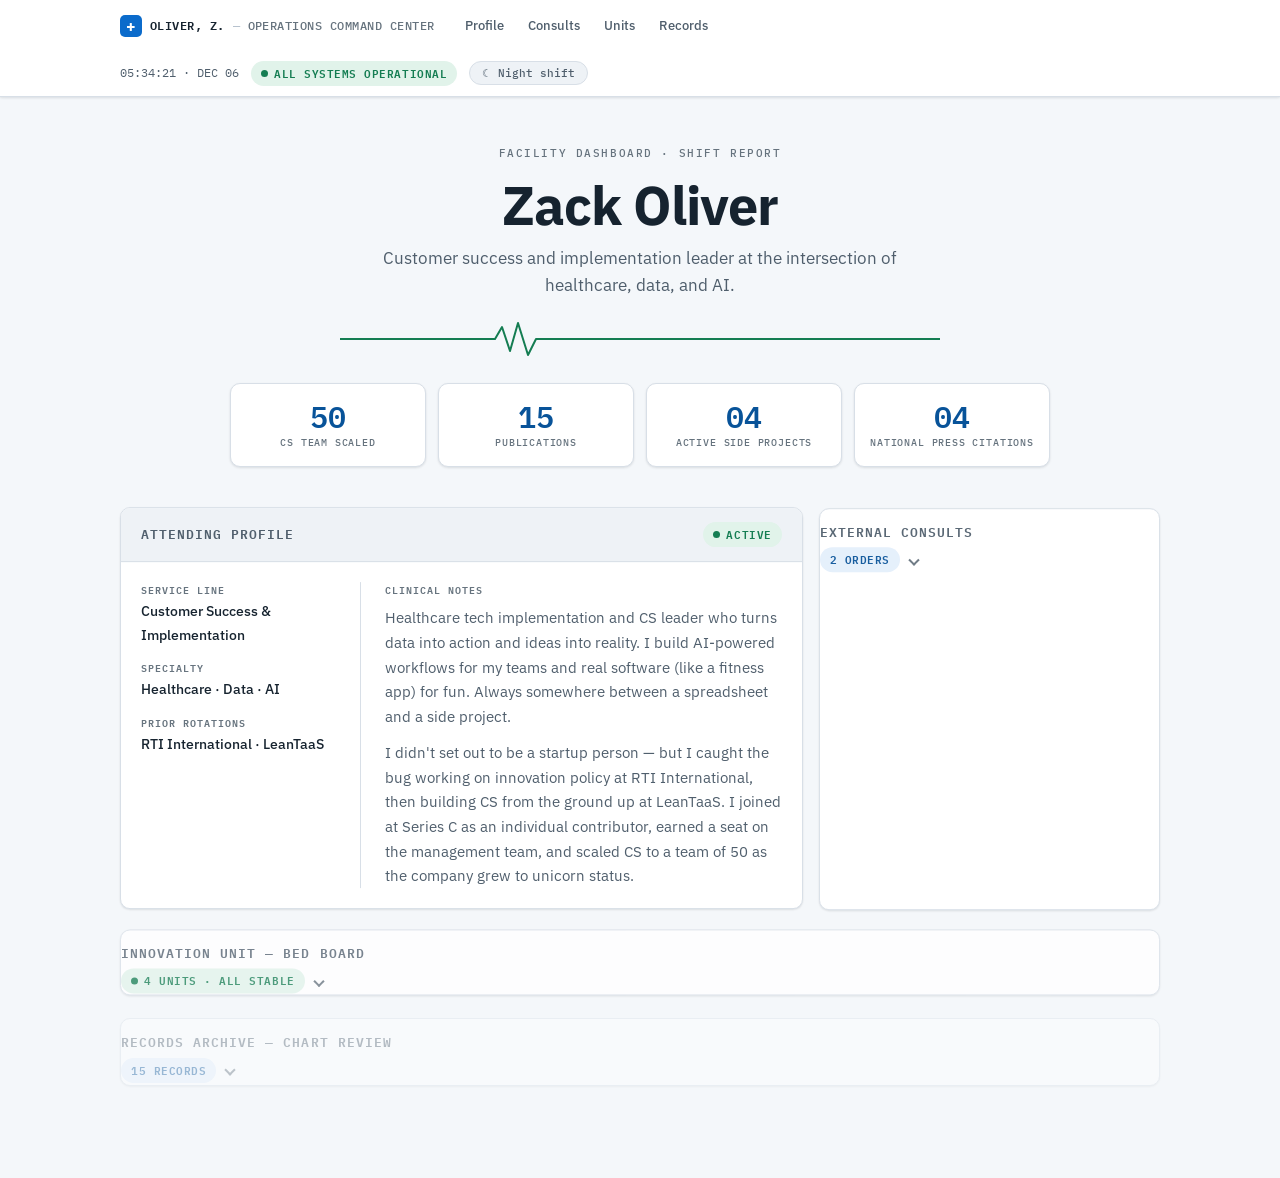
==== index.html @ aa241098 "Make Consults, Units, and Records panels collapsible Attending Profile stays open as the primary anc" ====
<!DOCTYPE html>
<html lang="en">
<head>
  <meta charset="UTF-8" />
  <meta name="viewport" content="width=device-width, initial-scale=1.0" />
  <title>Zack Oliver</title>
  <meta name="description" content="Zack Oliver — customer success and implementation leader at the intersection of healthcare, data, and AI." />
  <link rel="preconnect" href="https://fonts.googleapis.com" />
  <link rel="preconnect" href="https://fonts.gstatic.com" crossorigin />
  <link href="https://fonts.googleapis.com/css2?family=IBM+Plex+Sans:wght@400;500;600;700&family=IBM+Plex+Mono:wght@400;500;600&display=swap" rel="stylesheet" />
  <link rel="stylesheet" href="style.css" />
</head>
<body>
  <a class="skip-link" href="#main">Skip to content</a>

  <header class="statusbar">
    <div class="statusbar-inner">
      <div class="facility">
        <span class="facility-mark" aria-hidden="true">+</span>
        <span class="facility-name">OLIVER, Z. <span class="facility-sep" aria-hidden="true">—</span> <span class="facility-sub">OPERATIONS COMMAND CENTER</span></span>
      </div>

      <nav class="statusbar-nav" aria-label="Sections">
        <a href="#profile">Profile</a>
        <a href="#consults">Consults</a>
        <a href="#units">Units</a>
        <a href="#records">Records</a>
      </nav>

      <div class="statusbar-right">
        <span class="clock" id="clock" aria-hidden="true"></span>
        <span class="pill pill--ok pill--pulse"><span class="pill-dot" aria-hidden="true"></span>ALL SYSTEMS OPERATIONAL</span>
        <button class="theme-toggle" id="themeToggle" type="button" aria-pressed="false">
          <span class="theme-toggle-icon" aria-hidden="true">☾</span>
          <span class="theme-toggle-label">Night shift</span>
        </button>
      </div>
    </div>
  </header>

  <main id="main">

    <section class="hero" aria-labelledby="heroName">
      <p class="hero-kicker">FACILITY DASHBOARD · SHIFT REPORT</p>
      <h1 id="heroName">Zack Oliver</h1>
      <p class="tagline">Customer success and implementation leader at the intersection of healthcare, data, and AI.</p>

      <div class="ekg" aria-hidden="true">
        <svg viewBox="0 0 600 40" preserveAspectRatio="none" focusable="false">
          <path class="ekg-path" d="M0,20 L140,20 L155,20 L162,8 L170,32 L178,4 L188,36 L196,20 L210,20 L600,20"
                fill="none" stroke="currentColor" stroke-width="2" stroke-linejoin="round" stroke-linecap="round" />
        </svg>
      </div>

      <ul class="kpi-strip">
        <li class="kpi">
          <span class="kpi-num" data-target="50">50</span>
          <span class="kpi-label">CS team scaled</span>
        </li>
        <li class="kpi">
          <span class="kpi-num" data-target="15">15</span>
          <span class="kpi-label">Publications</span>
        </li>
        <li class="kpi">
          <span class="kpi-num" data-target="4" data-pad="2">04</span>
          <span class="kpi-label">Active side projects</span>
        </li>
        <li class="kpi">
          <span class="kpi-num" data-target="4" data-pad="2">04</span>
          <span class="kpi-label">National press citations</span>
        </li>
      </ul>
    </section>

    <div class="board">

      <!-- Bio → Attending Profile -->
      <section class="panel panel--profile" id="profile" aria-labelledby="profileTitle">
        <header class="panel-head">
          <h2 class="panel-title" id="profileTitle">Attending Profile</h2>
          <span class="pill pill--ok"><span class="pill-dot" aria-hidden="true"></span>ACTIVE</span>
        </header>
        <div class="panel-body profile-grid">
          <dl class="id-band">
            <div class="id-field">
              <dt>Service line</dt>
              <dd>Customer Success &amp; Implementation</dd>
            </div>
            <div class="id-field">
              <dt>Specialty</dt>
              <dd>Healthcare · Data · AI</dd>
            </div>
            <div class="id-field">
              <dt>Prior rotations</dt>
              <dd>RTI International · LeanTaaS</dd>
            </div>
          </dl>
          <div class="clinical-notes">
            <h3 class="notes-label">Clinical notes</h3>
            <p class="bio-text">Healthcare tech implementation and CS leader who turns data into action and ideas into reality. I build AI-powered workflows for my teams and real software (like a fitness app) for fun. Always somewhere between a spreadsheet and a side project.</p>
            <p class="bio-text">I didn't set out to be a startup person — but I caught the bug working on innovation policy at RTI International, then building CS from the ground up at LeanTaaS. I joined at Series C as an individual contributor, earned a seat on the management team, and scaled CS to a team of 50 as the company grew to unicorn status.</p>
          </div>
        </div>
      </section>

      <!-- Work → External Consults -->
      <section class="panel panel--consults" id="consults" aria-labelledby="consultsTitle">
        <h2 class="panel-heading">
          <button type="button" class="panel-head panel-toggle" id="consultsToggle" aria-expanded="true" aria-controls="consultsCollapse">
            <span class="panel-title" id="consultsTitle">External Consults</span>
            <span class="panel-head-right">
              <span class="pill pill--info">2 ORDERS</span>
              <span class="panel-chevron" aria-hidden="true"></span>
            </span>
          </button>
        </h2>
        <div class="panel-collapse" id="consultsCollapse">
          <div class="panel-collapse-inner">
            <div class="panel-body order-list">
              <a class="order" href="https://www.linkedin.com/in/zackoliver/" target="_blank" rel="noopener">
                <span class="order-text">
                  <span class="order-name">LinkedIn</span>
                  <span class="order-sub">Request consult</span>
                </span>
                <span class="order-arrow" aria-hidden="true">↗</span>
              </a>
              <a class="order" href="https://drive.google.com/file/d/1kv2L6vdcM7MrPz89x0JwOyeT-WVgE5cF/view?usp=sharing" target="_blank" rel="noopener">
                <span class="order-text">
                  <span class="order-name">Resume</span>
                  <span class="order-sub">Full chart · PDF</span>
                </span>
                <span class="order-arrow" aria-hidden="true">↗</span>
              </a>
            </div>
          </div>
        </div>
      </section>

      <!-- Side Projects → Innovation Unit bed board -->
      <section class="panel panel--units" id="units" aria-labelledby="unitsTitle">
        <h2 class="panel-heading">
          <button type="button" class="panel-head panel-toggle" id="unitsToggle" aria-expanded="true" aria-controls="unitsCollapse">
            <span class="panel-title" id="unitsTitle">Innovation Unit — Bed Board</span>
            <span class="panel-head-right">
              <span class="pill pill--ok"><span class="pill-dot" aria-hidden="true"></span>4 UNITS · ALL STABLE</span>
              <span class="panel-chevron" aria-hidden="true"></span>
            </span>
          </button>
        </h2>
        <div class="panel-collapse" id="unitsCollapse">
          <div class="panel-collapse-inner">
            <div class="unit-board" id="unitBoard">
              <noscript>
                <ul class="noscript-units">
                  <li><a href="https://cltstartups.com/" target="_blank" rel="noopener">Charlotte Startup Index</a></li>
                  <li><a href="https://zack0liver.github.io/kettlebell-app/" target="_blank" rel="noopener">Kettlebell Genie</a></li>
                  <li><a href="https://zack0liver.github.io/recipe-clipper/" target="_blank" rel="noopener">NomBook</a></li>
                  <li><a href="https://zack0liver.github.io/spark-app/" target="_blank" rel="noopener">Spark App</a></li>
                </ul>
              </noscript>
            </div>
          </div>
        </div>
      </section>

      <!-- Publications → Records Archive -->
      <section class="panel panel--records" id="records" aria-labelledby="recordsTitle">
        <h2 class="panel-heading">
          <button type="button" class="panel-head panel-toggle" id="recordsToggle" aria-expanded="true" aria-controls="recordsCollapse">
            <span class="panel-title" id="recordsTitle">Records Archive — Chart Review</span>
            <span class="panel-head-right">
              <span class="pill pill--info">15 RECORDS</span>
              <span class="panel-chevron" aria-hidden="true"></span>
            </span>
          </button>
        </h2>
        <div class="panel-collapse" id="recordsCollapse">
        <div class="panel-collapse-inner">
        <div class="panel-body">

          <div class="validation-strip">
            <span class="validation-label">External validation — as cited in</span>
            <span class="validation-outlets">
              <span>The New York Times</span>
              <span>NPR</span>
              <span>Ars Technica</span>
              <span>Becker's</span>
            </span>
          </div>

          <div class="filter-bar" role="group" aria-label="Filter records by tag">
            <button class="filter-btn" type="button" data-filter="all" aria-pressed="true">All <span class="filter-count">15</span></button>
            <button class="filter-btn" type="button" data-filter="healthcare" aria-pressed="false">healthcare <span class="filter-count">5</span></button>
            <button class="filter-btn" type="button" data-filter="startups" aria-pressed="false">startups <span class="filter-count">2</span></button>
            <button class="filter-btn" type="button" data-filter="innovation" aria-pressed="false">innovation <span class="filter-count">8</span></button>
            <span class="visually-hidden" aria-live="polite" id="filterStatus"></span>
          </div>

          <ol class="pub-list">

            <li class="pub-item" data-tag="healthcare">
              <span class="pub-year">2024</span>
              <div class="pub-body">
                <p class="pub-authors">Tobias, P., <strong>Oliver, Z. T.</strong>, &amp; Huang, Y.</p>
                <p class="pub-title"><a class="pub-link" href="https://www.ons.org/publications-research/cjon/28/2/using-acuity-predict-oncology-infusion-center-daily-nurse-staffing" target="_blank" rel="noopener">Using Acuity to Predict Oncology Infusion Center Daily Nurse Staffing and Outcomes</a></p>
                <p class="pub-venue">Clinical Journal of Oncology Nursing</p>
              </div>
              <span class="pub-tag pub-tag--healthcare">healthcare</span>
            </li>

            <li class="pub-item" data-tag="startups">
              <span class="pub-year">2022–2024</span>
              <div class="pub-body">
                <p class="pub-authors"><strong>Oliver, Z.</strong></p>
                <p class="pub-title"><a class="pub-link" href="https://cltstartups.substack.com/welcome" target="_blank" rel="noopener">Charlotte Startup Dispatch</a></p>
                <p class="pub-venue">Substack</p>
              </div>
              <span class="pub-tag pub-tag--startups">startups</span>
            </li>

            <li class="pub-item" data-tag="healthcare">
              <span class="pub-year">2023</span>
              <div class="pub-body">
                <p class="pub-authors"><strong>Oliver, Z.</strong> &amp; Pikulin, M.</p>
                <p class="pub-title"><a class="pub-link" href="https://leantaas.com/wp-content/uploads/2023/07/LeanTaaS_INF_eBook_ConqueringVariability.pdf" target="_blank" rel="noopener">Expect the unexpected: how to conquer variability in your outpatient infusion center</a></p>
                <p class="pub-venue">LeanTaaS Blog</p>
              </div>
              <span class="pub-tag pub-tag--healthcare">healthcare</span>
            </li>

            <li class="pub-item" data-tag="innovation">
              <span class="pub-year">2020</span>
              <div class="pub-body">
                <p class="pub-authors">Link, A.N. &amp; <strong>Oliver, Z. T.</strong></p>
                <p class="pub-title"><a class="pub-link" href="https://www.e-elgar.com/shop/usd/technology-transfer-and-us-public-sector-innovation-9781788976558.html" target="_blank" rel="noopener">Technology Transfer and US Public Sector Innovation</a></p>
                <p class="pub-venue">Edward Elgar Publishing</p>
              </div>
              <span class="pub-tag pub-tag--innovation">innovation</span>
            </li>

            <li class="pub-item" data-tag="startups">
              <span class="pub-year">2020</span>
              <div class="pub-body">
                <p class="pub-authors"><strong>Oliver, Z. T.</strong>, Hogan, M., &amp; Albats, E.</p>
                <p class="pub-title"><a class="pub-link" href="https://brill.com/view/journals/thj/7/1/article-p83_4.xml" target="_blank" rel="noopener">Bridging the Knowledge and Business Ecosystems: Resources and Mechanisms for Regional Entrepreneurial Development</a></p>
                <p class="pub-venue">Triple Helix, 7(1)</p>
              </div>
              <span class="pub-tag pub-tag--startups">startups</span>
            </li>

            <li class="pub-item" data-tag="innovation">
              <span class="pub-year">2019</span>
              <div class="pub-body">
                <p class="pub-authors">O'Connor, A.C., Gallaher, M.P., Clark-Sutton, K., <strong>Oliver, Z. T.</strong>, et al.</p>
                <p class="pub-title"><a class="pub-link" href="https://www.rti.org/publication/economic-benefits-global-positioning-system-gps" target="_blank" rel="noopener">Economic Benefits of the Global Positioning System (GPS)</a></p>
                <p class="pub-venue">RTI International / NIST</p>
              </div>
              <span class="pub-tag pub-tag--innovation">innovation</span>
            </li>

            <li class="pub-item" data-tag="healthcare">
              <span class="pub-year">2018</span>
              <div class="pub-body">
                <p class="pub-authors">Honeycutt, A.A., Allaire, B.T., Scott, T.J., <strong>Oliver, Z. T.</strong>, &amp; O'Connor, A.C.</p>
                <p class="pub-title"><a class="pub-link" href="https://aspe.hhs.gov/sites/default/files/migrated_legacy_files//179772/DrugDevelopmentPolicyTools.pdf" target="_blank" rel="noopener">Costs and benefits of selected policy tools to promote drug development</a></p>
                <p class="pub-venue">Prepared for ASPE, U.S. Department of Health and Human Services</p>
              </div>
              <span class="pub-tag pub-tag--healthcare">healthcare</span>
            </li>

            <li class="pub-item" data-tag="innovation">
              <span class="pub-year">2018</span>
              <div class="pub-body">
                <p class="pub-authors">Chen, C., Link, A.N., &amp; <strong>Oliver, Z. T.</strong></p>
                <p class="pub-title"><a class="pub-link" href="https://link.springer.com/article/10.1007/s11192-018-2665-2" target="_blank" rel="noopener">US federal laboratories and their research partners: a quantitative case study</a></p>
                <p class="pub-venue">Scientometrics, 115, 501–517</p>
              </div>
              <span class="pub-tag pub-tag--innovation">innovation</span>
            </li>

            <li class="pub-item" data-tag="innovation">
              <span class="pub-year">2018</span>
              <div class="pub-body">
                <p class="pub-authors"><strong>Oliver, Z.</strong>, Clark-Sutton, K., VanLear, S., et al.</p>
                <p class="pub-title"><a class="pub-link" href="https://www.rti.org/publication/impact-facebooks-us-data-center-fleet" target="_blank" rel="noopener">The Impact of Facebook's U.S. Data Center Fleet</a></p>
                <p class="pub-venue">RTI International</p>
              </div>
              <span class="pub-tag pub-tag--innovation">innovation</span>
            </li>

            <li class="pub-item" data-tag="healthcare">
              <span class="pub-year">2017</span>
              <div class="pub-body">
                <p class="pub-authors">Walsh, A.C., Salem, M., <strong>Oliver, Z. T.</strong>, &amp; Clark-Sutton, K.</p>
                <p class="pub-title"><a class="pub-link" href="https://link.springer.com/article/10.1007/s10961-017-9610-z" target="_blank" rel="noopener">Social and Economic Impact of the Commercialization of the Argus II Artificial Retina in the United States</a></p>
                <p class="pub-venue">Journal of Technology Transfer</p>
              </div>
              <span class="pub-tag pub-tag--healthcare">healthcare</span>
            </li>

            <li class="pub-item" data-tag="innovation">
              <span class="pub-year">2017</span>
              <div class="pub-body">
                <p class="pub-authors">Gallaher, M.P., Scott, T.J., <strong>Oliver, Z. T.</strong>, Clark-Sutton, K., &amp; Anderson, B.</p>
                <p class="pub-title"><a class="pub-link" href="https://www.energy.gov/eere/buildings/downloads/benefit-cost-evaluation-us-department-energy-investment-hvac-water-heating" target="_blank" rel="noopener">Benefit-Cost Evaluation of US Department of Energy Investment in HVAC, Water Heating, and Appliance Technologies</a></p>
                <p class="pub-venue">RTI International / U.S. Department of Energy</p>
              </div>
              <span class="pub-tag pub-tag--innovation">innovation</span>
            </li>

            <li class="pub-item" data-tag="healthcare">
              <span class="pub-year">2017</span>
              <div class="pub-body">
                <p class="pub-authors"><strong>Oliver, Z.</strong>, Lim, B., &amp; Woolacott, J.</p>
                <p class="pub-title"><a class="pub-link" href="https://www.ncha.org/wp-content/uploads/2018/03/2017-NC-Hospitals-Economic-Impact-Report-FINAL.pdf" target="_blank" rel="noopener">The Economic Impact of Hospitals and Health Systems in North Carolina</a></p>
                <p class="pub-venue">North Carolina Healthcare Association / RTI International</p>
              </div>
              <span class="pub-tag pub-tag--healthcare">healthcare</span>
            </li>

            <li class="pub-item" data-tag="innovation">
              <span class="pub-year">2016</span>
              <div class="pub-body">
                <p class="pub-authors">Gallaher, M.P., <strong>Oliver, Z. T.</strong>, Rieth, K.T., &amp; O'Connor, A.C.</p>
                <p class="pub-title"><a class="pub-link" href="https://www.nist.gov/publications/economic-analysis-technology-infrastructure-needs-advanced-manufacturing-smart" target="_blank" rel="noopener">Economic Analysis of Technology Infrastructure Needs for Advanced Manufacturing: Smart Manufacturing</a></p>
                <p class="pub-venue">NIST GCR 16-007</p>
              </div>
              <span class="pub-tag pub-tag--innovation">innovation</span>
            </li>

            <li class="pub-item" data-tag="innovation">
              <span class="pub-year">2016</span>
              <div class="pub-body">
                <p class="pub-authors">Link, A.N., <strong>Oliver, Z. T.</strong>, &amp; O'Connor, A.C.</p>
                <p class="pub-title"><a class="pub-link" href="https://nvlpubs.nist.gov/nistpubs/gcr/2016/NIST.GCR.16-005.pdf" target="_blank" rel="noopener">Economic Analysis of Technology Infrastructure Needs for Advanced Manufacturing: Advanced Robotics and Automation</a></p>
                <p class="pub-venue">NIST GCR 16-005</p>
              </div>
              <span class="pub-tag pub-tag--innovation">innovation</span>
            </li>

            <li class="pub-item" data-tag="innovation">
              <span class="pub-year">2016</span>
              <div class="pub-body">
                <p class="pub-authors"><strong>Oliver, Z. T.</strong></p>
                <p class="pub-title"><a class="pub-link" href="https://www.darenc.gov/home/showpublisheddocument/1233/636179214120300000" target="_blank" rel="noopener">Dare County Economic Development Strategic Plan</a></p>
                <p class="pub-venue">Dare County</p>
              </div>
              <span class="pub-tag pub-tag--innovation">innovation</span>
            </li>

          </ol>

        </div>
        </div>
        </div>
      </section>

    </div>
  </main>

  <footer class="sys-footer">
    <span class="sys-line">SOURCE: <a href="https://github.com/zack0liver" target="_blank" rel="noopener">GitHub</a></span>
    <span class="sys-line sys-line--right">END OF SHIFT REPORT</span>
  </footer>

  <script src="https://cdnjs.cloudflare.com/ajax/libs/gsap/3.12.5/gsap.min.js"></script>
  <script src="script.js"></script>
</body>
</html>
---- style.css ----
/* ── Reset & Base ─────────────────────────────────── */
*, *::before, *::after {
  box-sizing: border-box;
  margin: 0;
  padding: 0;
}

:root {
  /* surfaces */
  --bg:            #f4f7fa;
  --surface:       #ffffff;
  --surface-2:     #eef2f6;
  --border:        #d8dfe7;
  --border-strong: #b7c2ce;

  /* text */
  --text:   #16232f;
  --text-2: #4f5e6c;
  --text-3: #66737e;

  /* brand + semantic status */
  --accent:        #0b6bcb;
  --accent-strong: #085399;
  --accent-soft:   #e4effb;
  --ok:            #147d52;
  --ok-soft:       #e1f3ea;
  --warn:          #9a5b00;
  --warn-soft:     #fbf0de;

  /* type */
  --font-ui:   "IBM Plex Sans", system-ui, -apple-system, sans-serif;
  --font-mono: "IBM Plex Mono", ui-monospace, "SF Mono", monospace;

  /* shape */
  --radius:      10px;
  --radius-sm:   5px;
  --radius-pill: 999px;
  --shadow-1: 0 1px 2px rgba(22, 35, 47, 0.05), 0 1px 3px rgba(22, 35, 47, 0.07);
  --shadow-2: 0 4px 12px rgba(22, 35, 47, 0.10);
  --transition: 0.18s ease;
}

[data-theme="night"] {
  --bg:            #0e141b;
  --surface:       #171f28;
  --surface-2:     #1e2833;
  --border:        #2a3644;
  --border-strong: #3b4a5b;

  --text:   #e6edf3;
  --text-2: #a9b6c2;
  --text-3: #8b98a5;

  --accent:        #5aa2e8;
  --accent-strong: #8fc0f2;
  --accent-soft:   #14304d;
  --ok:            #3fbf8a;
  --ok-soft:       #0f3226;
  --warn:          #e0a34e;
  --warn-soft:     #3a2c14;

  --shadow-1: none;
  --shadow-2: none;
}

html {
  font-size: 16px;
  scroll-behavior: smooth;
  scroll-padding-top: 76px;
}

body {
  background-color: var(--bg);
  color: var(--text);
  font-family: var(--font-ui);
  line-height: 1.6;
  min-height: 100vh;
  display: flex;
  flex-direction: column;
  overflow-x: hidden;
  transition: background-color var(--transition), color var(--transition);
}

a { color: var(--accent-strong); }

:focus-visible {
  outline: 2px solid var(--accent);
  outline-offset: 2px;
  border-radius: var(--radius-sm);
}

.visually-hidden {
  position: absolute;
  width: 1px;
  height: 1px;
  padding: 0;
  margin: -1px;
  overflow: hidden;
  clip: rect(0 0 0 0);
  white-space: nowrap;
  border: 0;
}

.skip-link {
  position: absolute;
  top: -48px;
  left: 12px;
  z-index: 200;
  background: var(--accent);
  color: #fff;
  padding: 8px 16px;
  border-radius: 0 0 var(--radius-sm) var(--radius-sm);
  font-weight: 600;
  text-decoration: none;
  transition: top var(--transition);
}
.skip-link:focus { top: 0; }

/* ── Status bar ───────────────────────────────────── */
.statusbar {
  position: sticky;
  top: 0;
  z-index: 100;
  background: var(--surface);
  border-bottom: 1px solid var(--border);
  box-shadow: var(--shadow-1);
}

.statusbar-inner {
  max-width: 1080px;
  margin: 0 auto;
  padding: 10px 20px;
  display: flex;
  align-items: center;
  gap: 20px;
  flex-wrap: wrap;
}

.facility {
  display: flex;
  align-items: center;
  gap: 8px;
  font-family: var(--font-mono);
  font-size: 0.78rem;
  font-weight: 600;
  letter-spacing: 0.04em;
  white-space: nowrap;
}

.facility-mark {
  display: inline-flex;
  align-items: center;
  justify-content: center;
  width: 22px;
  height: 22px;
  border-radius: var(--radius-sm);
  background: var(--accent);
  color: #fff;
  font-size: 1rem;
  font-weight: 700;
  line-height: 1;
}

.facility-sub { color: var(--text-3); font-weight: 500; }
.facility-sep { color: var(--border-strong); }

.statusbar-nav {
  display: flex;
  gap: 4px;
  margin-right: auto;
}

.statusbar-nav a {
  font-size: 0.82rem;
  font-weight: 500;
  color: var(--text-2);
  text-decoration: none;
  padding: 5px 10px;
  border-radius: var(--radius-sm);
  transition: background var(--transition), color var(--transition);
}
.statusbar-nav a:hover {
  background: var(--surface-2);
  color: var(--text);
}

.statusbar-right {
  display: flex;
  align-items: center;
  gap: 12px;
}

.clock {
  font-family: var(--font-mono);
  font-size: 0.78rem;
  color: var(--text-2);
  font-variant-numeric: tabular-nums;
  min-width: 15ch;
  text-align: right;
}

/* ── Pills ────────────────────────────────────────── */
.pill {
  display: inline-flex;
  align-items: center;
  gap: 6px;
  font-family: var(--font-mono);
  font-size: 0.66rem;
  font-weight: 600;
  letter-spacing: 0.05em;
  text-transform: uppercase;
  padding: 4px 10px;
  border-radius: var(--radius-pill);
  white-space: nowrap;
}

.pill--ok   { background: var(--ok-soft);     color: var(--ok); }
.pill--info { background: var(--accent-soft); color: var(--accent-strong); }
.pill--warn { background: var(--warn-soft);   color: var(--warn); }

.pill-dot {
  width: 7px;
  height: 7px;
  border-radius: 50%;
  background: currentColor;
  flex-shrink: 0;
}

.pill--pulse .pill-dot { animation: pulse 2s ease-in-out infinite; }

@keyframes pulse {
  0%, 100% { opacity: 1; transform: scale(1); }
  50%      { opacity: 0.45; transform: scale(0.8); }
}

/* ── Theme toggle ─────────────────────────────────── */
.theme-toggle {
  display: inline-flex;
  align-items: center;
  gap: 6px;
  font-family: var(--font-mono);
  font-size: 0.7rem;
  font-weight: 500;
  color: var(--text-2);
  background: var(--surface-2);
  border: 1px solid var(--border);
  border-radius: var(--radius-pill);
  padding: 4px 12px;
  cursor: pointer;
  transition: background var(--transition), color var(--transition), border-color var(--transition);
}
.theme-toggle:hover {
  color: var(--text);
  border-color: var(--border-strong);
}
.theme-toggle[aria-pressed="true"] {
  background: var(--accent-soft);
  color: var(--accent-strong);
  border-color: var(--accent);
}

/* ── Layout ───────────────────────────────────────── */
main {
  flex: 1;
  width: 100%;
  max-width: 1080px;
  margin: 0 auto;
  padding: 48px 20px 56px;
}

/* ── Hero ─────────────────────────────────────────── */
.hero {
  text-align: center;
  margin-bottom: 40px;
}

.hero-kicker {
  font-family: var(--font-mono);
  font-size: 0.7rem;
  font-weight: 500;
  letter-spacing: 0.14em;
  color: var(--text-3);
  margin-bottom: 12px;
}

.hero h1 {
  font-size: clamp(2.2rem, 5.5vw, 3.4rem);
  font-weight: 700;
  letter-spacing: -0.02em;
  line-height: 1.1;
}

.tagline {
  margin-top: 10px;
  color: var(--text-2);
  font-size: 1.06rem;
  max-width: 560px;
  margin-left: auto;
  margin-right: auto;
}

.ekg {
  max-width: 600px;
  margin: 20px auto 24px;
  color: var(--ok);
}
.ekg svg { display: block; width: 100%; height: 40px; }

.ekg-path {
  stroke-dasharray: 700;
  stroke-dashoffset: 700;
  animation: ekg-draw 2.2s ease-out 0.3s forwards;
}

@keyframes ekg-draw {
  to { stroke-dashoffset: 0; }
}

/* ── KPI strip ────────────────────────────────────── */
.kpi-strip {
  list-style: none;
  display: grid;
  grid-template-columns: repeat(4, 1fr);
  gap: 12px;
  max-width: 820px;
  margin: 0 auto;
}

.kpi {
  background: var(--surface);
  border: 1px solid var(--border);
  border-radius: var(--radius);
  box-shadow: var(--shadow-1);
  padding: 16px 12px 14px;
  display: flex;
  flex-direction: column;
  align-items: center;
  gap: 2px;
  transition: transform var(--transition), box-shadow var(--transition);
}
.kpi:hover {
  transform: translateY(-2px);
  box-shadow: var(--shadow-2);
}

.kpi-num {
  font-family: var(--font-mono);
  font-size: 1.9rem;
  font-weight: 600;
  line-height: 1.1;
  color: var(--accent-strong);
  font-variant-numeric: tabular-nums;
}

.kpi-label {
  font-family: var(--font-mono);
  font-size: 0.64rem;
  font-weight: 500;
  letter-spacing: 0.08em;
  text-transform: uppercase;
  color: var(--text-3);
  text-align: center;
}

/* ── Board & panels ───────────────────────────────── */
.board {
  display: grid;
  grid-template-columns: 2fr 1fr;
  gap: 16px;
}

.panel {
  background: var(--surface);
  border: 1px solid var(--border);
  border-radius: var(--radius);
  box-shadow: var(--shadow-1);
  overflow: hidden;
}

.panel--units,
.panel--records { grid-column: 1 / -1; }

.panel-head {
  display: flex;
  align-items: center;
  justify-content: space-between;
  gap: 12px;
  flex-wrap: wrap;
  padding: 14px 20px;
  background: var(--surface-2);
  border-bottom: 1px solid var(--border);
}

.panel-title {
  font-family: var(--font-mono);
  font-size: 0.8rem;
  font-weight: 600;
  letter-spacing: 0.08em;
  text-transform: uppercase;
  color: var(--text-2);
}

.panel-body { padding: 20px; }

/* ── Collapsible panel toggle (Consults / Units / Records) ── */
.panel-heading { margin: 0; }

.panel-toggle {
  all: unset;
  box-sizing: border-box;
  width: 100%;
  cursor: pointer;
  font: inherit;
  color: inherit;
}

.panel-toggle:hover { background: var(--border); }

.panel-head-right {
  display: flex;
  align-items: center;
  gap: 10px;
}

.panel-chevron {
  width: 8px;
  height: 8px;
  border-right: 2px solid var(--text-3);
  border-bottom: 2px solid var(--text-3);
  transform: rotate(45deg);
  transition: transform var(--transition);
  flex-shrink: 0;
}

.panel-toggle[aria-expanded="true"] .panel-chevron {
  transform: rotate(-135deg);
}

.panel-collapse {
  display: grid;
  grid-template-rows: 1fr;
  transition: grid-template-rows var(--transition);
}

.panel-collapse.is-collapsed { grid-template-rows: 0fr; }

.panel-collapse-inner { overflow: hidden; min-height: 0; }

/* ── Attending Profile ────────────────────────────── */
.profile-grid {
  display: grid;
  grid-template-columns: 220px 1fr;
  gap: 24px;
}

.id-band {
  display: flex;
  flex-direction: column;
  gap: 14px;
  padding-right: 24px;
  border-right: 1px solid var(--border);
}

.id-field dt {
  font-family: var(--font-mono);
  font-size: 0.62rem;
  font-weight: 600;
  letter-spacing: 0.1em;
  text-transform: uppercase;
  color: var(--text-3);
  margin-bottom: 2px;
}

.id-field dd {
  font-size: 0.9rem;
  font-weight: 500;
  color: var(--text);
}

.notes-label {
  font-family: var(--font-mono);
  font-size: 0.62rem;
  font-weight: 600;
  letter-spacing: 0.1em;
  text-transform: uppercase;
  color: var(--text-3);
  margin-bottom: 8px;
}

.bio-text {
  color: var(--text-2);
  font-size: 0.96rem;
}
.bio-text + .bio-text { margin-top: 12px; }

/* ── External Consults ────────────────────────────── */
.order-list {
  display: flex;
  flex-direction: column;
  gap: 10px;
}

.order {
  display: flex;
  align-items: center;
  justify-content: space-between;
  gap: 12px;
  padding: 12px 16px;
  background: var(--surface-2);
  border: 1px solid var(--border);
  border-radius: var(--radius-sm);
  text-decoration: none;
  transition: border-color var(--transition), transform var(--transition), box-shadow var(--transition);
}
.order:hover {
  border-color: var(--accent);
  transform: translateY(-2px);
  box-shadow: var(--shadow-1);
}

.order-text { display: flex; flex-direction: column; }

.order-name {
  font-weight: 600;
  font-size: 0.95rem;
  color: var(--text);
}

.order-sub {
  font-family: var(--font-mono);
  font-size: 0.66rem;
  letter-spacing: 0.06em;
  text-transform: uppercase;
  color: var(--text-3);
}

.order-arrow {
  color: var(--accent);
  font-size: 1.1rem;
  transition: transform var(--transition);
}
.order:hover .order-arrow { transform: translate(2px, -2px); }

/* ── Innovation Unit bed board ────────────────────── */
.unit-board {
  display: grid;
  grid-template-columns: 1fr 1fr;
  gap: 16px;
  padding: 20px;
}

.unit-card {
  display: flex;
  flex-direction: column;
  gap: 10px;
  background: var(--surface-2);
  border: 1px solid var(--border);
  border-radius: var(--radius);
  padding: 16px 18px;
  transition: border-color var(--transition), transform var(--transition), box-shadow var(--transition);
}
.unit-card:hover {
  border-color: var(--border-strong);
  transform: translateY(-2px);
  box-shadow: var(--shadow-2);
}

.unit-top {
  display: flex;
  align-items: center;
  justify-content: space-between;
  gap: 10px;
}

.bed-num {
  font-family: var(--font-mono);
  font-size: 0.68rem;
  font-weight: 600;
  letter-spacing: 0.1em;
  color: var(--text-3);
}

.unit-dept {
  font-family: var(--font-mono);
  font-size: 0.62rem;
  font-weight: 600;
  letter-spacing: 0.08em;
  text-transform: uppercase;
  color: var(--accent-strong);
  background: var(--accent-soft);
  padding: 3px 9px;
  border-radius: var(--radius-pill);
  width: fit-content;
}

.unit-title {
  font-size: 1.12rem;
  font-weight: 600;
  letter-spacing: -0.01em;
}

.unit-desc {
  font-size: 0.9rem;
  color: var(--text-2);
  flex: 1;
}

.unit-stack {
  display: flex;
  flex-wrap: wrap;
  gap: 6px;
}

.unit-stack span {
  font-family: var(--font-mono);
  font-size: 0.64rem;
  color: var(--text-2);
  background: var(--surface);
  border: 1px solid var(--border);
  padding: 2px 8px;
  border-radius: var(--radius-sm);
}

.unit-link {
  display: inline-flex;
  align-items: center;
  gap: 6px;
  width: fit-content;
  margin-top: 4px;
  font-size: 0.84rem;
  font-weight: 600;
  color: #fff;
  background: var(--accent);
  text-decoration: none;
  padding: 7px 14px;
  border-radius: var(--radius-sm);
  transition: background var(--transition);
}
.unit-link:hover { background: var(--accent-strong); }
[data-theme="night"] .unit-link { color: #0e141b; }

.noscript-units {
  list-style: none;
  display: flex;
  flex-direction: column;
  gap: 8px;
}

/* ── Records Archive ──────────────────────────────── */
.validation-strip {
  display: flex;
  align-items: baseline;
  gap: 14px;
  flex-wrap: wrap;
  background: var(--accent-soft);
  border-left: 3px solid var(--accent);
  border-radius: var(--radius-sm);
  padding: 10px 16px;
  margin-bottom: 16px;
}

.validation-label {
  font-family: var(--font-mono);
  font-size: 0.64rem;
  font-weight: 600;
  letter-spacing: 0.08em;
  text-transform: uppercase;
  color: var(--accent-strong);
}

.validation-outlets {
  display: flex;
  gap: 14px;
  flex-wrap: wrap;
  font-size: 0.88rem;
  font-weight: 600;
  color: var(--text);
}

.filter-bar {
  display: flex;
  gap: 8px;
  flex-wrap: wrap;
  margin-bottom: 16px;
}

.filter-btn {
  font-family: var(--font-mono);
  font-size: 0.72rem;
  font-weight: 500;
  color: var(--text-2);
  background: var(--surface-2);
  border: 1px solid var(--border);
  border-radius: var(--radius-pill);
  padding: 5px 14px;
  cursor: pointer;
  transition: background var(--transition), color var(--transition), border-color var(--transition);
}
.filter-btn:hover {
  color: var(--text);
  border-color: var(--border-strong);
}
.filter-btn[aria-pressed="true"] {
  background: var(--accent);
  border-color: var(--accent);
  color: #fff;
}
[data-theme="night"] .filter-btn[aria-pressed="true"] { color: #0e141b; }

.filter-count { opacity: 0.75; margin-left: 2px; }

.pub-list {
  list-style: none;
  display: flex;
  flex-direction: column;
}

.pub-item {
  display: grid;
  grid-template-columns: 88px 1fr auto;
  gap: 16px;
  align-items: start;
  padding: 14px 4px;
  border-top: 1px solid var(--border);
}
.pub-item:first-child { border-top: none; }
.pub-item[hidden] { display: none; }

.pub-year {
  font-family: var(--font-mono);
  font-size: 0.74rem;
  font-weight: 600;
  color: var(--text-3);
  padding-top: 3px;
  font-variant-numeric: tabular-nums;
}

.pub-authors {
  font-size: 0.8rem;
  color: var(--text-2);
}
.pub-authors strong { color: var(--text); font-weight: 600; }

.pub-title { margin-top: 1px; }

.pub-link {
  font-size: 0.95rem;
  font-weight: 500;
  color: var(--accent-strong);
  text-decoration: none;
}
.pub-link:hover { text-decoration: underline; }

.pub-venue {
  font-size: 0.78rem;
  font-style: italic;
  color: var(--text-3);
  margin-top: 1px;
}

.pub-tag {
  font-family: var(--font-mono);
  font-size: 0.62rem;
  font-weight: 600;
  letter-spacing: 0.06em;
  text-transform: uppercase;
  padding: 3px 10px;
  border-radius: var(--radius-pill);
  margin-top: 3px;
}

.pub-tag--healthcare { background: var(--ok-soft);     color: var(--ok); }
.pub-tag--startups   { background: var(--warn-soft);   color: var(--warn); }
.pub-tag--innovation { background: var(--accent-soft); color: var(--accent-strong); }

/* ── Footer ───────────────────────────────────────── */
.sys-footer {
  border-top: 1px solid var(--border);
  background: var(--surface);
  padding: 14px 20px;
  display: flex;
  justify-content: space-between;
  gap: 12px;
  flex-wrap: wrap;
  max-width: none;
}

.sys-line {
  font-family: var(--font-mono);
  font-size: 0.7rem;
  font-weight: 500;
  letter-spacing: 0.06em;
  color: var(--text-3);
}
.sys-line a { color: var(--accent-strong); }

/* ── Responsive ───────────────────────────────────── */
@media (max-width: 880px) {
  .statusbar-nav { order: 3; width: 100%; margin-right: 0; }
  .statusbar-right { margin-left: auto; }
  .clock { display: none; }
}

@media (max-width: 768px) {
  .board { grid-template-columns: 1fr; }
  .kpi-strip { grid-template-columns: repeat(2, 1fr); }
  .unit-board { grid-template-columns: 1fr; }
  .profile-grid { grid-template-columns: 1fr; }
  .id-band {
    border-right: none;
    border-bottom: 1px solid var(--border);
    padding-right: 0;
    padding-bottom: 16px;
    display: grid;
    grid-template-columns: repeat(auto-fit, minmax(150px, 1fr));
  }
}

@media (max-width: 480px) {
  main { padding: 32px 14px 40px; }
  .panel-body, .unit-board { padding: 16px 14px; }
  .facility-sub { display: none; }
  .pub-item { grid-template-columns: 1fr; gap: 4px; padding: 14px 0; }
  .pub-year { padding-top: 0; }
  .pub-tag { margin-top: 6px; width: fit-content; }
}

/* ── Reduced motion ───────────────────────────────── */
@media (prefers-reduced-motion: reduce) {
  html { scroll-behavior: auto; }
  *, *::before, *::after {
    animation-duration: 0.01ms !important;
    animation-iteration-count: 1 !important;
    transition-duration: 0.01ms !important;
  }
  .pill--pulse .pill-dot { animation: none; }
  .ekg-path { stroke-dashoffset: 0; animation: none; }
}
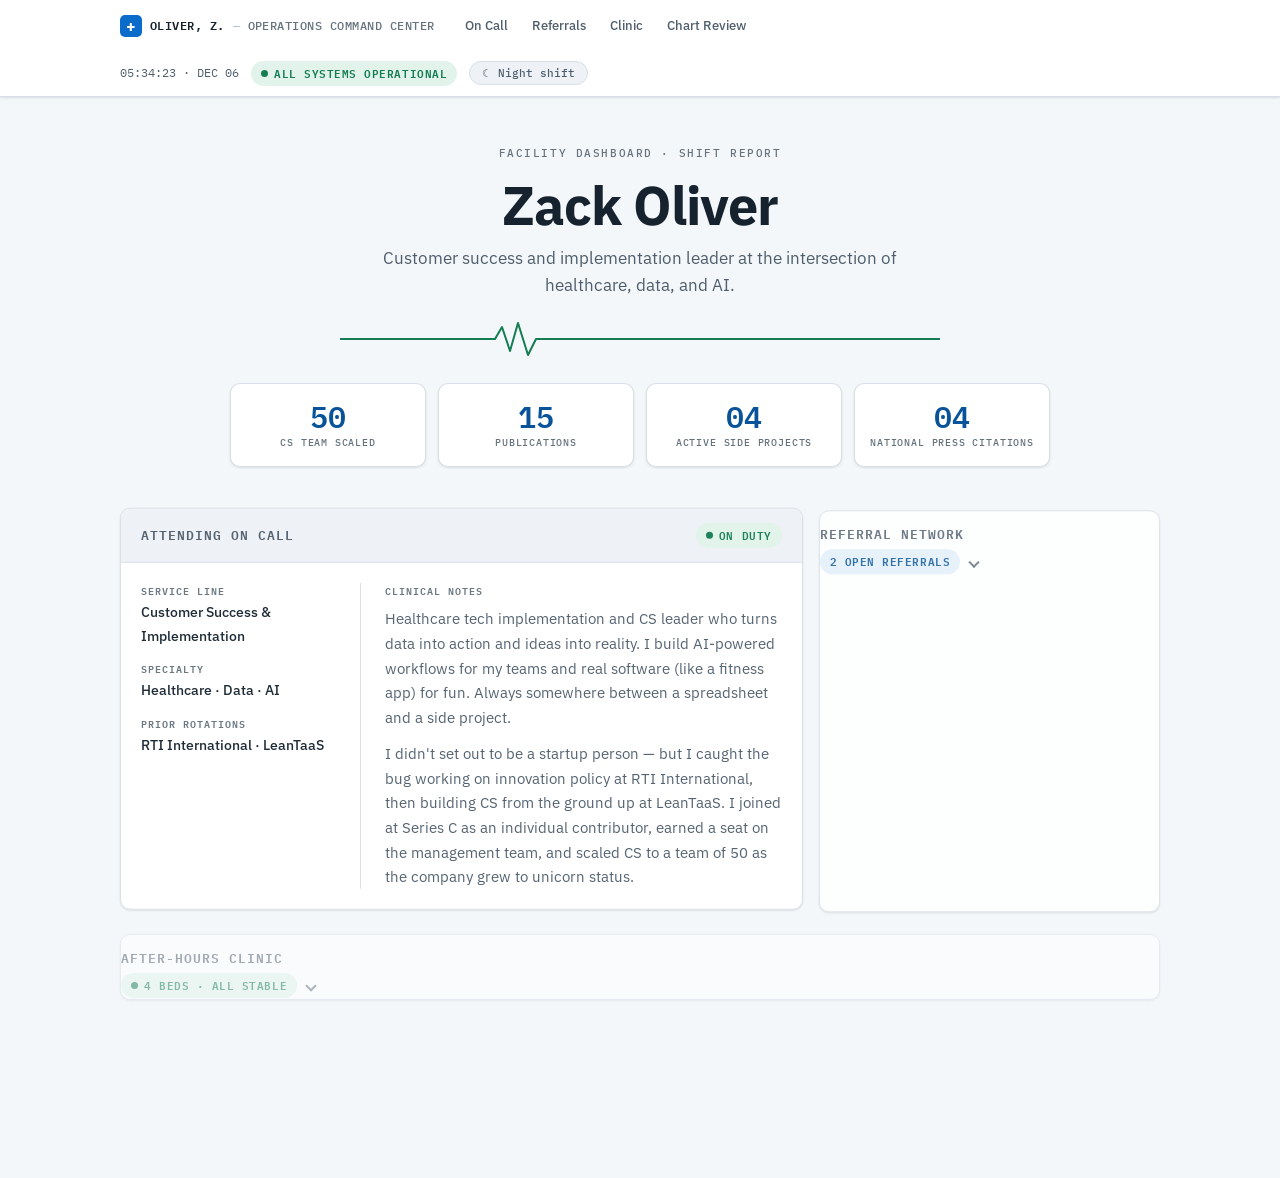
==== commit 88f710aa: "Recast section headers as the 'Shift Report' copy set The four sections now read like the rhythm of " ====
--- a/index.html
+++ b/index.html
@@ -21,10 +21,10 @@
       </div>
 
       <nav class="statusbar-nav" aria-label="Sections">
-        <a href="#profile">Profile</a>
-        <a href="#consults">Consults</a>
-        <a href="#units">Units</a>
-        <a href="#records">Records</a>
+        <a href="#profile">On Call</a>
+        <a href="#consults">Referrals</a>
+        <a href="#units">Clinic</a>
+        <a href="#records">Chart Review</a>
       </nav>
 
       <div class="statusbar-right">
@@ -74,11 +74,11 @@
 
     <div class="board">
 
-      <!-- Bio → Attending Profile -->
+      <!-- Bio → Attending on Call -->
       <section class="panel panel--profile" id="profile" aria-labelledby="profileTitle">
         <header class="panel-head">
-          <h2 class="panel-title" id="profileTitle">Attending Profile</h2>
-          <span class="pill pill--ok"><span class="pill-dot" aria-hidden="true"></span>ACTIVE</span>
+          <h2 class="panel-title" id="profileTitle">Attending on Call</h2>
+          <span class="pill pill--ok"><span class="pill-dot" aria-hidden="true"></span>ON DUTY</span>
         </header>
         <div class="panel-body profile-grid">
           <dl class="id-band">
@@ -103,13 +103,13 @@
         </div>
       </section>
 
-      <!-- Work → External Consults -->
+      <!-- Work → Referral Network -->
       <section class="panel panel--consults" id="consults" aria-labelledby="consultsTitle">
         <h2 class="panel-heading">
           <button type="button" class="panel-head panel-toggle" id="consultsToggle" aria-expanded="true" aria-controls="consultsCollapse">
-            <span class="panel-title" id="consultsTitle">External Consults</span>
+            <span class="panel-title" id="consultsTitle">Referral Network</span>
             <span class="panel-head-right">
-              <span class="pill pill--info">2 ORDERS</span>
+              <span class="pill pill--info">2 OPEN REFERRALS</span>
               <span class="panel-chevron" aria-hidden="true"></span>
             </span>
           </button>
@@ -136,13 +136,13 @@
         </div>
       </section>
 
-      <!-- Side Projects → Innovation Unit bed board -->
+      <!-- Side Projects → After-Hours Clinic bed board -->
       <section class="panel panel--units" id="units" aria-labelledby="unitsTitle">
         <h2 class="panel-heading">
           <button type="button" class="panel-head panel-toggle" id="unitsToggle" aria-expanded="true" aria-controls="unitsCollapse">
-            <span class="panel-title" id="unitsTitle">Innovation Unit — Bed Board</span>
+            <span class="panel-title" id="unitsTitle">After-Hours Clinic</span>
             <span class="panel-head-right">
-              <span class="pill pill--ok"><span class="pill-dot" aria-hidden="true"></span>4 UNITS · ALL STABLE</span>
+              <span class="pill pill--ok"><span class="pill-dot" aria-hidden="true"></span>4 BEDS · ALL STABLE</span>
               <span class="panel-chevron" aria-hidden="true"></span>
             </span>
           </button>
@@ -163,13 +163,13 @@
         </div>
       </section>
 
-      <!-- Publications → Records Archive -->
+      <!-- Publications → Chart Review -->
       <section class="panel panel--records" id="records" aria-labelledby="recordsTitle">
         <h2 class="panel-heading">
           <button type="button" class="panel-head panel-toggle" id="recordsToggle" aria-expanded="true" aria-controls="recordsCollapse">
-            <span class="panel-title" id="recordsTitle">Records Archive — Chart Review</span>
+            <span class="panel-title" id="recordsTitle">Chart Review</span>
             <span class="panel-head-right">
-              <span class="pill pill--info">15 RECORDS</span>
+              <span class="pill pill--info">15 ENTRIES</span>
               <span class="panel-chevron" aria-hidden="true"></span>
             </span>
           </button>
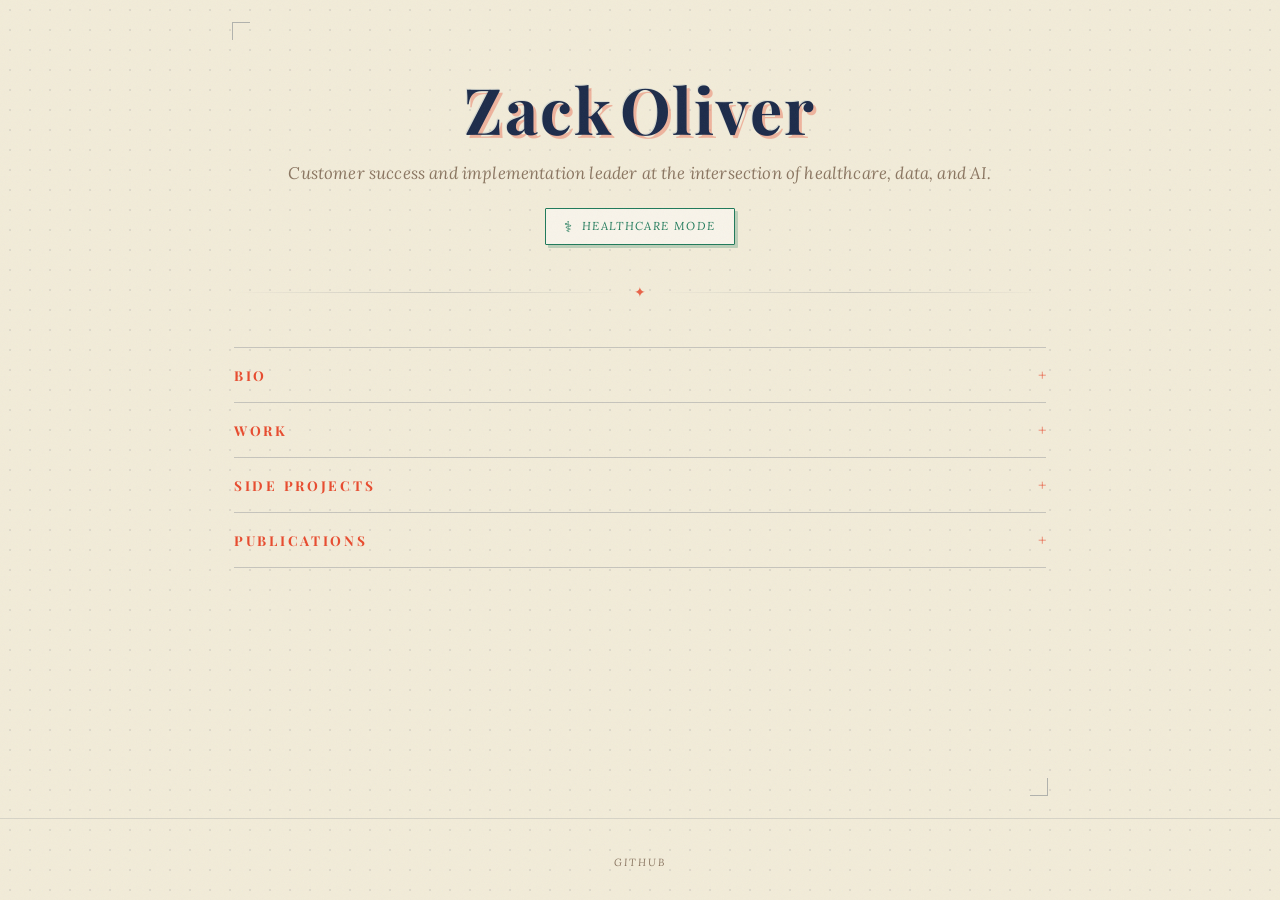
==== commit 9a3a461e: "Make classic portfolio the default with a Healthcare Mode toggle The original letterpress site retur" ====
--- a/index.html
+++ b/index.html
@@ -4,363 +4,310 @@
   <meta charset="UTF-8" />
   <meta name="viewport" content="width=device-width, initial-scale=1.0" />
   <title>Zack Oliver</title>
-  <meta name="description" content="Zack Oliver — customer success and implementation leader at the intersection of healthcare, data, and AI." />
   <link rel="preconnect" href="https://fonts.googleapis.com" />
   <link rel="preconnect" href="https://fonts.gstatic.com" crossorigin />
-  <link href="https://fonts.googleapis.com/css2?family=IBM+Plex+Sans:wght@400;500;600;700&family=IBM+Plex+Mono:wght@400;500;600&display=swap" rel="stylesheet" />
+  <link href="https://fonts.googleapis.com/css2?family=Playfair+Display:ital,wght@0,400;0,600;0,700;1,400&family=Lora:ital,wght@0,300;0,400;1,300;1,400&display=swap" rel="stylesheet" />
   <link rel="stylesheet" href="style.css" />
 </head>
 <body>
-  <a class="skip-link" href="#main">Skip to content</a>
-
-  <header class="statusbar">
-    <div class="statusbar-inner">
-      <div class="facility">
-        <span class="facility-mark" aria-hidden="true">+</span>
-        <span class="facility-name">OLIVER, Z. <span class="facility-sep" aria-hidden="true">—</span> <span class="facility-sub">OPERATIONS COMMAND CENTER</span></span>
-      </div>
-
-      <nav class="statusbar-nav" aria-label="Sections">
-        <a href="#profile">On Call</a>
-        <a href="#consults">Referrals</a>
-        <a href="#units">Clinic</a>
-        <a href="#records">Chart Review</a>
-      </nav>
-
-      <div class="statusbar-right">
-        <span class="clock" id="clock" aria-hidden="true"></span>
-        <span class="pill pill--ok pill--pulse"><span class="pill-dot" aria-hidden="true"></span>ALL SYSTEMS OPERATIONAL</span>
-        <button class="theme-toggle" id="themeToggle" type="button" aria-pressed="false">
-          <span class="theme-toggle-icon" aria-hidden="true">☾</span>
-          <span class="theme-toggle-label">Night shift</span>
+  <div class="noise"></div>
+
+  <main>
+    <header class="hero fade-in">
+      <h1><span class="name-first">Zack</span> <span class="name-last">Oliver</span></h1>
+      <p class="tagline">Customer success and implementation leader at the intersection of healthcare, data, and AI.</p>
+      <p class="mode-switch-wrap">
+        <a class="mode-switch" href="healthcare.html"><span class="mode-switch-icon" aria-hidden="true">⚕</span> Healthcare Mode</a>
+      </p>
+    </header>
+
+    <div class="deco-divider fade-in delay-1">
+      <span class="divider-rule"></span>
+      <span class="divider-center">✦</span>
+      <span class="divider-rule"></span>
+    </div>
+
+    <div class="sections fade-in delay-2">
+
+      <!-- Bio -->
+      <div class="collapsible">
+        <button class="collapsible-header" aria-expanded="false">
+          <span class="collapsible-title">Bio</span>
+          <span class="collapsible-icon">+</span>
         </button>
-      </div>
-    </div>
-  </header>
-
-  <main id="main">
-
-    <section class="hero" aria-labelledby="heroName">
-      <p class="hero-kicker">FACILITY DASHBOARD · SHIFT REPORT</p>
-      <h1 id="heroName">Zack Oliver</h1>
-      <p class="tagline">Customer success and implementation leader at the intersection of healthcare, data, and AI.</p>
-
-      <div class="ekg" aria-hidden="true">
-        <svg viewBox="0 0 600 40" preserveAspectRatio="none" focusable="false">
-          <path class="ekg-path" d="M0,20 L140,20 L155,20 L162,8 L170,32 L178,4 L188,36 L196,20 L210,20 L600,20"
-                fill="none" stroke="currentColor" stroke-width="2" stroke-linejoin="round" stroke-linecap="round" />
-        </svg>
-      </div>
-
-      <ul class="kpi-strip">
-        <li class="kpi">
-          <span class="kpi-num" data-target="50">50</span>
-          <span class="kpi-label">CS team scaled</span>
-        </li>
-        <li class="kpi">
-          <span class="kpi-num" data-target="15">15</span>
-          <span class="kpi-label">Publications</span>
-        </li>
-        <li class="kpi">
-          <span class="kpi-num" data-target="4" data-pad="2">04</span>
-          <span class="kpi-label">Active side projects</span>
-        </li>
-        <li class="kpi">
-          <span class="kpi-num" data-target="4" data-pad="2">04</span>
-          <span class="kpi-label">National press citations</span>
-        </li>
-      </ul>
-    </section>
-
-    <div class="board">
-
-      <!-- Bio → Attending on Call -->
-      <section class="panel panel--profile" id="profile" aria-labelledby="profileTitle">
-        <header class="panel-head">
-          <h2 class="panel-title" id="profileTitle">Attending on Call</h2>
-          <span class="pill pill--ok"><span class="pill-dot" aria-hidden="true"></span>ON DUTY</span>
-        </header>
-        <div class="panel-body profile-grid">
-          <dl class="id-band">
-            <div class="id-field">
-              <dt>Service line</dt>
-              <dd>Customer Success &amp; Implementation</dd>
-            </div>
-            <div class="id-field">
-              <dt>Specialty</dt>
-              <dd>Healthcare · Data · AI</dd>
-            </div>
-            <div class="id-field">
-              <dt>Prior rotations</dt>
-              <dd>RTI International · LeanTaaS</dd>
-            </div>
-          </dl>
-          <div class="clinical-notes">
-            <h3 class="notes-label">Clinical notes</h3>
+        <div class="collapsible-body">
+          <div class="collapsible-body-inner">
             <p class="bio-text">Healthcare tech implementation and CS leader who turns data into action and ideas into reality. I build AI-powered workflows for my teams and real software (like a fitness app) for fun. Always somewhere between a spreadsheet and a side project.</p>
             <p class="bio-text">I didn't set out to be a startup person — but I caught the bug working on innovation policy at RTI International, then building CS from the ground up at LeanTaaS. I joined at Series C as an individual contributor, earned a seat on the management team, and scaled CS to a team of 50 as the company grew to unicorn status.</p>
           </div>
         </div>
-      </section>
-
-      <!-- Work → Referral Network -->
-      <section class="panel panel--consults" id="consults" aria-labelledby="consultsTitle">
-        <h2 class="panel-heading">
-          <button type="button" class="panel-head panel-toggle" id="consultsToggle" aria-expanded="true" aria-controls="consultsCollapse">
-            <span class="panel-title" id="consultsTitle">Referral Network</span>
-            <span class="panel-head-right">
-              <span class="pill pill--info">2 OPEN REFERRALS</span>
-              <span class="panel-chevron" aria-hidden="true"></span>
-            </span>
-          </button>
-        </h2>
-        <div class="panel-collapse" id="consultsCollapse">
-          <div class="panel-collapse-inner">
-            <div class="panel-body order-list">
-              <a class="order" href="https://www.linkedin.com/in/zackoliver/" target="_blank" rel="noopener">
-                <span class="order-text">
-                  <span class="order-name">LinkedIn</span>
-                  <span class="order-sub">Request consult</span>
-                </span>
-                <span class="order-arrow" aria-hidden="true">↗</span>
-              </a>
-              <a class="order" href="https://drive.google.com/file/d/1kv2L6vdcM7MrPz89x0JwOyeT-WVgE5cF/view?usp=sharing" target="_blank" rel="noopener">
-                <span class="order-text">
-                  <span class="order-name">Resume</span>
-                  <span class="order-sub">Full chart · PDF</span>
-                </span>
-                <span class="order-arrow" aria-hidden="true">↗</span>
-              </a>
+      </div>
+
+      <!-- Work -->
+      <div class="collapsible">
+        <button class="collapsible-header" aria-expanded="false">
+          <span class="collapsible-title">Work</span>
+          <span class="collapsible-icon">+</span>
+        </button>
+        <div class="collapsible-body">
+          <div class="collapsible-body-inner">
+            <div class="ext-links">
+              <a class="ext-link" href="https://www.linkedin.com/in/zackoliver/" target="_blank" rel="noopener">LinkedIn</a>
+              <a class="ext-link" href="https://drive.google.com/file/d/1kv2L6vdcM7MrPz89x0JwOyeT-WVgE5cF/view?usp=sharing" target="_blank" rel="noopener">Resume</a>
             </div>
           </div>
         </div>
-      </section>
-
-      <!-- Side Projects → After-Hours Clinic bed board -->
-      <section class="panel panel--units" id="units" aria-labelledby="unitsTitle">
-        <h2 class="panel-heading">
-          <button type="button" class="panel-head panel-toggle" id="unitsToggle" aria-expanded="true" aria-controls="unitsCollapse">
-            <span class="panel-title" id="unitsTitle">After-Hours Clinic</span>
-            <span class="panel-head-right">
-              <span class="pill pill--ok"><span class="pill-dot" aria-hidden="true"></span>4 BEDS · ALL STABLE</span>
-              <span class="panel-chevron" aria-hidden="true"></span>
-            </span>
-          </button>
-        </h2>
-        <div class="panel-collapse" id="unitsCollapse">
-          <div class="panel-collapse-inner">
-            <div class="unit-board" id="unitBoard">
-              <noscript>
-                <ul class="noscript-units">
-                  <li><a href="https://cltstartups.com/" target="_blank" rel="noopener">Charlotte Startup Index</a></li>
-                  <li><a href="https://zack0liver.github.io/kettlebell-app/" target="_blank" rel="noopener">Kettlebell Genie</a></li>
-                  <li><a href="https://zack0liver.github.io/recipe-clipper/" target="_blank" rel="noopener">NomBook</a></li>
-                  <li><a href="https://zack0liver.github.io/spark-app/" target="_blank" rel="noopener">Spark App</a></li>
-                </ul>
-              </noscript>
+      </div>
+
+      <!-- Side Projects -->
+      <div class="collapsible">
+        <button class="collapsible-header" aria-expanded="false">
+          <span class="collapsible-title">Side Projects</span>
+          <span class="collapsible-icon">+</span>
+        </button>
+        <div class="collapsible-body">
+          <div class="collapsible-body-inner">
+
+            <div class="library">
+              <div class="spine-stack">
+
+                <div class="spine" data-project="clt">
+                  <div class="spine-binding"></div>
+                  <div class="spine-body">
+                    <span class="spine-title">Charlotte Startup Index</span>
+                    <span class="spine-tag">Community</span>
+                  </div>
+                </div>
+
+                <div class="spine" data-project="kettlebell">
+                  <div class="spine-binding"></div>
+                  <div class="spine-body">
+                    <span class="spine-title">Kettlebell Genie</span>
+                    <span class="spine-tag">Fitness</span>
+                  </div>
+                </div>
+
+                <div class="spine" data-project="nombook">
+                  <div class="spine-binding"></div>
+                  <div class="spine-body">
+                    <span class="spine-title">NomBook</span>
+                    <span class="spine-tag">Cooking &amp; Lifestyle</span>
+                  </div>
+                </div>
+
+                <div class="spine" data-project="spark">
+                  <div class="spine-binding"></div>
+                  <div class="spine-body">
+                    <span class="spine-title">Spark App</span>
+                    <span class="spine-tag">Creativity</span>
+                  </div>
+                </div>
+
+              </div>
+
+              <div class="book-panel">
+                <div class="panel-hint" id="panelHint">
+                  <span class="hint-arrow">←</span>
+                  <span class="hint-text">select a project</span>
+                </div>
+                <div class="panel-content" id="panelContent" style="display:none">
+                  <div class="panel-item" id="pTag"><span class="panel-tag"></span></div>
+                  <div class="panel-item" id="pTitle"><h3 class="panel-title"></h3></div>
+                  <div class="panel-item" id="pDesc"><p class="panel-desc"></p></div>
+                  <div class="panel-item" id="pStack"><div class="panel-stack"></div></div>
+                  <div class="panel-item" id="pLink">
+                    <a class="panel-link" href="#" target="_blank" rel="noopener">Visit Project</a>
+                  </div>
+                </div>
+              </div>
             </div>
+
           </div>
         </div>
-      </section>
-
-      <!-- Publications → Chart Review -->
-      <section class="panel panel--records" id="records" aria-labelledby="recordsTitle">
-        <h2 class="panel-heading">
-          <button type="button" class="panel-head panel-toggle" id="recordsToggle" aria-expanded="true" aria-controls="recordsCollapse">
-            <span class="panel-title" id="recordsTitle">Chart Review</span>
-            <span class="panel-head-right">
-              <span class="pill pill--info">15 ENTRIES</span>
-              <span class="panel-chevron" aria-hidden="true"></span>
-            </span>
-          </button>
-        </h2>
-        <div class="panel-collapse" id="recordsCollapse">
-        <div class="panel-collapse-inner">
-        <div class="panel-body">
-
-          <div class="validation-strip">
-            <span class="validation-label">External validation — as cited in</span>
-            <span class="validation-outlets">
-              <span>The New York Times</span>
-              <span>NPR</span>
-              <span>Ars Technica</span>
-              <span>Becker's</span>
-            </span>
-          </div>
-
-          <div class="filter-bar" role="group" aria-label="Filter records by tag">
-            <button class="filter-btn" type="button" data-filter="all" aria-pressed="true">All <span class="filter-count">15</span></button>
-            <button class="filter-btn" type="button" data-filter="healthcare" aria-pressed="false">healthcare <span class="filter-count">5</span></button>
-            <button class="filter-btn" type="button" data-filter="startups" aria-pressed="false">startups <span class="filter-count">2</span></button>
-            <button class="filter-btn" type="button" data-filter="innovation" aria-pressed="false">innovation <span class="filter-count">8</span></button>
-            <span class="visually-hidden" aria-live="polite" id="filterStatus"></span>
-          </div>
-
-          <ol class="pub-list">
-
-            <li class="pub-item" data-tag="healthcare">
-              <span class="pub-year">2024</span>
-              <div class="pub-body">
-                <p class="pub-authors">Tobias, P., <strong>Oliver, Z. T.</strong>, &amp; Huang, Y.</p>
-                <p class="pub-title"><a class="pub-link" href="https://www.ons.org/publications-research/cjon/28/2/using-acuity-predict-oncology-infusion-center-daily-nurse-staffing" target="_blank" rel="noopener">Using Acuity to Predict Oncology Infusion Center Daily Nurse Staffing and Outcomes</a></p>
-                <p class="pub-venue">Clinical Journal of Oncology Nursing</p>
-              </div>
-              <span class="pub-tag pub-tag--healthcare">healthcare</span>
-            </li>
-
-            <li class="pub-item" data-tag="startups">
-              <span class="pub-year">2022–2024</span>
-              <div class="pub-body">
-                <p class="pub-authors"><strong>Oliver, Z.</strong></p>
-                <p class="pub-title"><a class="pub-link" href="https://cltstartups.substack.com/welcome" target="_blank" rel="noopener">Charlotte Startup Dispatch</a></p>
-                <p class="pub-venue">Substack</p>
-              </div>
-              <span class="pub-tag pub-tag--startups">startups</span>
-            </li>
-
-            <li class="pub-item" data-tag="healthcare">
-              <span class="pub-year">2023</span>
-              <div class="pub-body">
-                <p class="pub-authors"><strong>Oliver, Z.</strong> &amp; Pikulin, M.</p>
-                <p class="pub-title"><a class="pub-link" href="https://leantaas.com/wp-content/uploads/2023/07/LeanTaaS_INF_eBook_ConqueringVariability.pdf" target="_blank" rel="noopener">Expect the unexpected: how to conquer variability in your outpatient infusion center</a></p>
-                <p class="pub-venue">LeanTaaS Blog</p>
-              </div>
-              <span class="pub-tag pub-tag--healthcare">healthcare</span>
-            </li>
-
-            <li class="pub-item" data-tag="innovation">
-              <span class="pub-year">2020</span>
-              <div class="pub-body">
-                <p class="pub-authors">Link, A.N. &amp; <strong>Oliver, Z. T.</strong></p>
-                <p class="pub-title"><a class="pub-link" href="https://www.e-elgar.com/shop/usd/technology-transfer-and-us-public-sector-innovation-9781788976558.html" target="_blank" rel="noopener">Technology Transfer and US Public Sector Innovation</a></p>
-                <p class="pub-venue">Edward Elgar Publishing</p>
-              </div>
-              <span class="pub-tag pub-tag--innovation">innovation</span>
-            </li>
-
-            <li class="pub-item" data-tag="startups">
-              <span class="pub-year">2020</span>
-              <div class="pub-body">
-                <p class="pub-authors"><strong>Oliver, Z. T.</strong>, Hogan, M., &amp; Albats, E.</p>
-                <p class="pub-title"><a class="pub-link" href="https://brill.com/view/journals/thj/7/1/article-p83_4.xml" target="_blank" rel="noopener">Bridging the Knowledge and Business Ecosystems: Resources and Mechanisms for Regional Entrepreneurial Development</a></p>
-                <p class="pub-venue">Triple Helix, 7(1)</p>
-              </div>
-              <span class="pub-tag pub-tag--startups">startups</span>
-            </li>
-
-            <li class="pub-item" data-tag="innovation">
-              <span class="pub-year">2019</span>
-              <div class="pub-body">
-                <p class="pub-authors">O'Connor, A.C., Gallaher, M.P., Clark-Sutton, K., <strong>Oliver, Z. T.</strong>, et al.</p>
-                <p class="pub-title"><a class="pub-link" href="https://www.rti.org/publication/economic-benefits-global-positioning-system-gps" target="_blank" rel="noopener">Economic Benefits of the Global Positioning System (GPS)</a></p>
-                <p class="pub-venue">RTI International / NIST</p>
-              </div>
-              <span class="pub-tag pub-tag--innovation">innovation</span>
-            </li>
-
-            <li class="pub-item" data-tag="healthcare">
-              <span class="pub-year">2018</span>
-              <div class="pub-body">
-                <p class="pub-authors">Honeycutt, A.A., Allaire, B.T., Scott, T.J., <strong>Oliver, Z. T.</strong>, &amp; O'Connor, A.C.</p>
-                <p class="pub-title"><a class="pub-link" href="https://aspe.hhs.gov/sites/default/files/migrated_legacy_files//179772/DrugDevelopmentPolicyTools.pdf" target="_blank" rel="noopener">Costs and benefits of selected policy tools to promote drug development</a></p>
-                <p class="pub-venue">Prepared for ASPE, U.S. Department of Health and Human Services</p>
-              </div>
-              <span class="pub-tag pub-tag--healthcare">healthcare</span>
-            </li>
-
-            <li class="pub-item" data-tag="innovation">
-              <span class="pub-year">2018</span>
-              <div class="pub-body">
-                <p class="pub-authors">Chen, C., Link, A.N., &amp; <strong>Oliver, Z. T.</strong></p>
-                <p class="pub-title"><a class="pub-link" href="https://link.springer.com/article/10.1007/s11192-018-2665-2" target="_blank" rel="noopener">US federal laboratories and their research partners: a quantitative case study</a></p>
-                <p class="pub-venue">Scientometrics, 115, 501–517</p>
-              </div>
-              <span class="pub-tag pub-tag--innovation">innovation</span>
-            </li>
-
-            <li class="pub-item" data-tag="innovation">
-              <span class="pub-year">2018</span>
-              <div class="pub-body">
-                <p class="pub-authors"><strong>Oliver, Z.</strong>, Clark-Sutton, K., VanLear, S., et al.</p>
-                <p class="pub-title"><a class="pub-link" href="https://www.rti.org/publication/impact-facebooks-us-data-center-fleet" target="_blank" rel="noopener">The Impact of Facebook's U.S. Data Center Fleet</a></p>
-                <p class="pub-venue">RTI International</p>
-              </div>
-              <span class="pub-tag pub-tag--innovation">innovation</span>
-            </li>
-
-            <li class="pub-item" data-tag="healthcare">
-              <span class="pub-year">2017</span>
-              <div class="pub-body">
-                <p class="pub-authors">Walsh, A.C., Salem, M., <strong>Oliver, Z. T.</strong>, &amp; Clark-Sutton, K.</p>
-                <p class="pub-title"><a class="pub-link" href="https://link.springer.com/article/10.1007/s10961-017-9610-z" target="_blank" rel="noopener">Social and Economic Impact of the Commercialization of the Argus II Artificial Retina in the United States</a></p>
-                <p class="pub-venue">Journal of Technology Transfer</p>
-              </div>
-              <span class="pub-tag pub-tag--healthcare">healthcare</span>
-            </li>
-
-            <li class="pub-item" data-tag="innovation">
-              <span class="pub-year">2017</span>
-              <div class="pub-body">
-                <p class="pub-authors">Gallaher, M.P., Scott, T.J., <strong>Oliver, Z. T.</strong>, Clark-Sutton, K., &amp; Anderson, B.</p>
-                <p class="pub-title"><a class="pub-link" href="https://www.energy.gov/eere/buildings/downloads/benefit-cost-evaluation-us-department-energy-investment-hvac-water-heating" target="_blank" rel="noopener">Benefit-Cost Evaluation of US Department of Energy Investment in HVAC, Water Heating, and Appliance Technologies</a></p>
-                <p class="pub-venue">RTI International / U.S. Department of Energy</p>
-              </div>
-              <span class="pub-tag pub-tag--innovation">innovation</span>
-            </li>
-
-            <li class="pub-item" data-tag="healthcare">
-              <span class="pub-year">2017</span>
-              <div class="pub-body">
-                <p class="pub-authors"><strong>Oliver, Z.</strong>, Lim, B., &amp; Woolacott, J.</p>
-                <p class="pub-title"><a class="pub-link" href="https://www.ncha.org/wp-content/uploads/2018/03/2017-NC-Hospitals-Economic-Impact-Report-FINAL.pdf" target="_blank" rel="noopener">The Economic Impact of Hospitals and Health Systems in North Carolina</a></p>
-                <p class="pub-venue">North Carolina Healthcare Association / RTI International</p>
-              </div>
-              <span class="pub-tag pub-tag--healthcare">healthcare</span>
-            </li>
-
-            <li class="pub-item" data-tag="innovation">
-              <span class="pub-year">2016</span>
-              <div class="pub-body">
-                <p class="pub-authors">Gallaher, M.P., <strong>Oliver, Z. T.</strong>, Rieth, K.T., &amp; O'Connor, A.C.</p>
-                <p class="pub-title"><a class="pub-link" href="https://www.nist.gov/publications/economic-analysis-technology-infrastructure-needs-advanced-manufacturing-smart" target="_blank" rel="noopener">Economic Analysis of Technology Infrastructure Needs for Advanced Manufacturing: Smart Manufacturing</a></p>
-                <p class="pub-venue">NIST GCR 16-007</p>
-              </div>
-              <span class="pub-tag pub-tag--innovation">innovation</span>
-            </li>
-
-            <li class="pub-item" data-tag="innovation">
-              <span class="pub-year">2016</span>
-              <div class="pub-body">
-                <p class="pub-authors">Link, A.N., <strong>Oliver, Z. T.</strong>, &amp; O'Connor, A.C.</p>
-                <p class="pub-title"><a class="pub-link" href="https://nvlpubs.nist.gov/nistpubs/gcr/2016/NIST.GCR.16-005.pdf" target="_blank" rel="noopener">Economic Analysis of Technology Infrastructure Needs for Advanced Manufacturing: Advanced Robotics and Automation</a></p>
-                <p class="pub-venue">NIST GCR 16-005</p>
-              </div>
-              <span class="pub-tag pub-tag--innovation">innovation</span>
-            </li>
-
-            <li class="pub-item" data-tag="innovation">
-              <span class="pub-year">2016</span>
-              <div class="pub-body">
-                <p class="pub-authors"><strong>Oliver, Z. T.</strong></p>
-                <p class="pub-title"><a class="pub-link" href="https://www.darenc.gov/home/showpublisheddocument/1233/636179214120300000" target="_blank" rel="noopener">Dare County Economic Development Strategic Plan</a></p>
-                <p class="pub-venue">Dare County</p>
-              </div>
-              <span class="pub-tag pub-tag--innovation">innovation</span>
-            </li>
-
-          </ol>
-
+      </div>
+
+      <!-- Publications -->
+      <div class="collapsible collapsible--last">
+        <button class="collapsible-header" aria-expanded="false">
+          <span class="collapsible-title">Publications</span>
+          <span class="collapsible-icon">+</span>
+        </button>
+        <div class="collapsible-body">
+          <div class="collapsible-body-inner">
+
+      <div class="pub-press">
+        <span class="pub-press-label">As cited in</span>
+        <span class="pub-press-outlets">
+          <span>The New York Times</span>
+          <span>NPR</span>
+          <span>Ars Technica</span>
+          <span>Becker's</span>
+        </span>
+      </div>
+
+      <ol class="pub-list">
+
+        <li class="pub-item">
+          <span class="pub-year">2024</span>
+          <div class="pub-body">
+            <p class="pub-authors">Tobias, P., <strong>Oliver, Z. T.</strong>, &amp; Huang, Y.</p>
+            <p class="pub-title"><a class="pub-link" href="https://www.ons.org/publications-research/cjon/28/2/using-acuity-predict-oncology-infusion-center-daily-nurse-staffing" target="_blank" rel="noopener">Using Acuity to Predict Oncology Infusion Center Daily Nurse Staffing and Outcomes</a></p>
+            <p class="pub-venue">Clinical Journal of Oncology Nursing</p>
+          </div>
+          <span class="pub-tag pub-tag--healthcare">healthcare</span>
+        </li>
+
+        <li class="pub-item">
+          <span class="pub-year">2022–2024</span>
+          <div class="pub-body">
+            <p class="pub-authors"><strong>Oliver, Z.</strong></p>
+            <p class="pub-title"><a class="pub-link" href="https://cltstartups.substack.com/welcome" target="_blank" rel="noopener">Charlotte Startup Dispatch</a></p>
+            <p class="pub-venue">Substack</p>
+          </div>
+          <span class="pub-tag pub-tag--startups">startups</span>
+        </li>
+
+        <li class="pub-item">
+          <span class="pub-year">2023</span>
+          <div class="pub-body">
+            <p class="pub-authors"><strong>Oliver, Z.</strong> &amp; Pikulin, M.</p>
+            <p class="pub-title"><a class="pub-link" href="https://leantaas.com/wp-content/uploads/2023/07/LeanTaaS_INF_eBook_ConqueringVariability.pdf" target="_blank" rel="noopener">Expect the unexpected: how to conquer variability in your outpatient infusion center</a></p>
+            <p class="pub-venue">LeanTaaS Blog</p>
+          </div>
+          <span class="pub-tag pub-tag--healthcare">healthcare</span>
+        </li>
+
+        <li class="pub-item">
+          <span class="pub-year">2020</span>
+          <div class="pub-body">
+            <p class="pub-authors">Link, A.N. &amp; <strong>Oliver, Z. T.</strong></p>
+            <p class="pub-title"><a class="pub-link" href="https://www.e-elgar.com/shop/usd/technology-transfer-and-us-public-sector-innovation-9781788976558.html" target="_blank" rel="noopener">Technology Transfer and US Public Sector Innovation</a></p>
+            <p class="pub-venue">Edward Elgar Publishing</p>
+          </div>
+          <span class="pub-tag pub-tag--innovation">innovation</span>
+        </li>
+
+        <li class="pub-item">
+          <span class="pub-year">2020</span>
+          <div class="pub-body">
+            <p class="pub-authors"><strong>Oliver, Z. T.</strong>, Hogan, M., &amp; Albats, E.</p>
+            <p class="pub-title"><a class="pub-link" href="https://brill.com/view/journals/thj/7/1/article-p83_4.xml" target="_blank" rel="noopener">Bridging the Knowledge and Business Ecosystems: Resources and Mechanisms for Regional Entrepreneurial Development</a></p>
+            <p class="pub-venue">Triple Helix, 7(1)</p>
+          </div>
+          <span class="pub-tag pub-tag--startups">startups</span>
+        </li>
+
+        <li class="pub-item">
+          <span class="pub-year">2019</span>
+          <div class="pub-body">
+            <p class="pub-authors">O'Connor, A.C., Gallaher, M.P., Clark-Sutton, K., <strong>Oliver, Z. T.</strong>, et al.</p>
+            <p class="pub-title"><a class="pub-link" href="https://www.rti.org/publication/economic-benefits-global-positioning-system-gps" target="_blank" rel="noopener">Economic Benefits of the Global Positioning System (GPS)</a></p>
+            <p class="pub-venue">RTI International / NIST</p>
+          </div>
+          <span class="pub-tag pub-tag--innovation">innovation</span>
+        </li>
+
+        <li class="pub-item">
+          <span class="pub-year">2018</span>
+          <div class="pub-body">
+            <p class="pub-authors">Honeycutt, A.A., Allaire, B.T., Scott, T.J., <strong>Oliver, Z. T.</strong>, &amp; O'Connor, A.C.</p>
+            <p class="pub-title"><a class="pub-link" href="https://aspe.hhs.gov/sites/default/files/migrated_legacy_files//179772/DrugDevelopmentPolicyTools.pdf" target="_blank" rel="noopener">Costs and benefits of selected policy tools to promote drug development</a></p>
+            <p class="pub-venue">Prepared for ASPE, U.S. Department of Health and Human Services</p>
+          </div>
+          <span class="pub-tag pub-tag--healthcare">healthcare</span>
+        </li>
+
+        <li class="pub-item">
+          <span class="pub-year">2018</span>
+          <div class="pub-body">
+            <p class="pub-authors">Chen, C., Link, A.N., &amp; <strong>Oliver, Z. T.</strong></p>
+            <p class="pub-title"><a class="pub-link" href="https://link.springer.com/article/10.1007/s11192-018-2665-2" target="_blank" rel="noopener">US federal laboratories and their research partners: a quantitative case study</a></p>
+            <p class="pub-venue">Scientometrics, 115, 501–517</p>
+          </div>
+          <span class="pub-tag pub-tag--innovation">innovation</span>
+        </li>
+
+        <li class="pub-item">
+          <span class="pub-year">2018</span>
+          <div class="pub-body">
+            <p class="pub-authors"><strong>Oliver, Z.</strong>, Clark-Sutton, K., VanLear, S., et al.</p>
+            <p class="pub-title"><a class="pub-link" href="https://www.rti.org/publication/impact-facebooks-us-data-center-fleet" target="_blank" rel="noopener">The Impact of Facebook's U.S. Data Center Fleet</a></p>
+            <p class="pub-venue">RTI International</p>
+          </div>
+          <span class="pub-tag pub-tag--innovation">innovation</span>
+        </li>
+
+        <li class="pub-item">
+          <span class="pub-year">2017</span>
+          <div class="pub-body">
+            <p class="pub-authors">Walsh, A.C., Salem, M., <strong>Oliver, Z. T.</strong>, &amp; Clark-Sutton, K.</p>
+            <p class="pub-title"><a class="pub-link" href="https://link.springer.com/article/10.1007/s10961-017-9610-z" target="_blank" rel="noopener">Social and Economic Impact of the Commercialization of the Argus II Artificial Retina in the United States</a></p>
+            <p class="pub-venue">Journal of Technology Transfer</p>
+          </div>
+          <span class="pub-tag pub-tag--healthcare">healthcare</span>
+        </li>
+
+        <li class="pub-item">
+          <span class="pub-year">2017</span>
+          <div class="pub-body">
+            <p class="pub-authors">Gallaher, M.P., Scott, T.J., <strong>Oliver, Z. T.</strong>, Clark-Sutton, K., &amp; Anderson, B.</p>
+            <p class="pub-title"><a class="pub-link" href="https://www.energy.gov/eere/buildings/downloads/benefit-cost-evaluation-us-department-energy-investment-hvac-water-heating" target="_blank" rel="noopener">Benefit-Cost Evaluation of US Department of Energy Investment in HVAC, Water Heating, and Appliance Technologies</a></p>
+            <p class="pub-venue">RTI International / U.S. Department of Energy</p>
+          </div>
+          <span class="pub-tag pub-tag--innovation">innovation</span>
+        </li>
+
+        <li class="pub-item">
+          <span class="pub-year">2017</span>
+          <div class="pub-body">
+            <p class="pub-authors"><strong>Oliver, Z.</strong>, Lim, B., &amp; Woolacott, J.</p>
+            <p class="pub-title"><a class="pub-link" href="https://www.ncha.org/wp-content/uploads/2018/03/2017-NC-Hospitals-Economic-Impact-Report-FINAL.pdf" target="_blank" rel="noopener">The Economic Impact of Hospitals and Health Systems in North Carolina</a></p>
+            <p class="pub-venue">North Carolina Healthcare Association / RTI International</p>
+          </div>
+          <span class="pub-tag pub-tag--healthcare">healthcare</span>
+        </li>
+
+        <li class="pub-item">
+          <span class="pub-year">2016</span>
+          <div class="pub-body">
+            <p class="pub-authors">Gallaher, M.P., <strong>Oliver, Z. T.</strong>, Rieth, K.T., &amp; O'Connor, A.C.</p>
+            <p class="pub-title"><a class="pub-link" href="https://www.nist.gov/publications/economic-analysis-technology-infrastructure-needs-advanced-manufacturing-smart" target="_blank" rel="noopener">Economic Analysis of Technology Infrastructure Needs for Advanced Manufacturing: Smart Manufacturing</a></p>
+            <p class="pub-venue">NIST GCR 16-007</p>
+          </div>
+          <span class="pub-tag pub-tag--innovation">innovation</span>
+        </li>
+
+        <li class="pub-item">
+          <span class="pub-year">2016</span>
+          <div class="pub-body">
+            <p class="pub-authors">Link, A.N., <strong>Oliver, Z. T.</strong>, &amp; O'Connor, A.C.</p>
+            <p class="pub-title"><a class="pub-link" href="https://nvlpubs.nist.gov/nistpubs/gcr/2016/NIST.GCR.16-005.pdf" target="_blank" rel="noopener">Economic Analysis of Technology Infrastructure Needs for Advanced Manufacturing: Advanced Robotics and Automation</a></p>
+            <p class="pub-venue">NIST GCR 16-005</p>
+          </div>
+          <span class="pub-tag pub-tag--innovation">innovation</span>
+        </li>
+
+        <li class="pub-item">
+          <span class="pub-year">2016</span>
+          <div class="pub-body">
+            <p class="pub-authors"><strong>Oliver, Z. T.</strong></p>
+            <p class="pub-title"><a class="pub-link" href="https://www.darenc.gov/home/showpublisheddocument/1233/636179214120300000" target="_blank" rel="noopener">Dare County Economic Development Strategic Plan</a></p>
+            <p class="pub-venue">Dare County</p>
+          </div>
+          <span class="pub-tag pub-tag--innovation">innovation</span>
+        </li>
+
+            </ol>
+
+          </div>
         </div>
-        </div>
-        </div>
-      </section>
+      </div>
 
     </div>
   </main>
 
-  <footer class="sys-footer">
-    <span class="sys-line">SOURCE: <a href="https://github.com/zack0liver" target="_blank" rel="noopener">GitHub</a></span>
-    <span class="sys-line sys-line--right">END OF SHIFT REPORT</span>
+  <footer class="fade-in delay-2">
+    <a href="https://github.com/zack0liver" target="_blank" rel="noopener">GitHub</a>
   </footer>
 
   <script src="https://cdnjs.cloudflare.com/ajax/libs/gsap/3.12.5/gsap.min.js"></script>
--- a/style.css
+++ b/style.css
@@ -6,833 +6,760 @@
 }
 
 :root {
-  /* surfaces */
-  --bg:            #f4f7fa;
-  --surface:       #ffffff;
-  --surface-2:     #eef2f6;
-  --border:        #d8dfe7;
-  --border-strong: #b7c2ce;
-
-  /* text */
-  --text:   #16232f;
-  --text-2: #4f5e6c;
-  --text-3: #66737e;
-
-  /* brand + semantic status */
-  --accent:        #0b6bcb;
-  --accent-strong: #085399;
-  --accent-soft:   #e4effb;
-  --ok:            #147d52;
-  --ok-soft:       #e1f3ea;
-  --warn:          #9a5b00;
-  --warn-soft:     #fbf0de;
-
-  /* type */
-  --font-ui:   "IBM Plex Sans", system-ui, -apple-system, sans-serif;
-  --font-mono: "IBM Plex Mono", ui-monospace, "SF Mono", monospace;
-
-  /* shape */
-  --radius:      10px;
-  --radius-sm:   5px;
-  --radius-pill: 999px;
-  --shadow-1: 0 1px 2px rgba(22, 35, 47, 0.05), 0 1px 3px rgba(22, 35, 47, 0.07);
-  --shadow-2: 0 4px 12px rgba(22, 35, 47, 0.10);
-  --transition: 0.18s ease;
-}
-
-[data-theme="night"] {
-  --bg:            #0e141b;
-  --surface:       #171f28;
-  --surface-2:     #1e2833;
-  --border:        #2a3644;
-  --border-strong: #3b4a5b;
-
-  --text:   #e6edf3;
-  --text-2: #a9b6c2;
-  --text-3: #8b98a5;
-
-  --accent:        #5aa2e8;
-  --accent-strong: #8fc0f2;
-  --accent-soft:   #14304d;
-  --ok:            #3fbf8a;
-  --ok-soft:       #0f3226;
-  --warn:          #e0a34e;
-  --warn-soft:     #3a2c14;
-
-  --shadow-1: none;
-  --shadow-2: none;
-}
-
-html {
-  font-size: 16px;
-  scroll-behavior: smooth;
-  scroll-padding-top: 76px;
-}
+  --bg:         #f2ecd9;
+  --bg-paper:   #f8f4ea;
+  --ink:        #1c2b4a;
+  --ink-2:      #e84b2e;
+  --ink-3:      #1f7a5a;
+  --text:       #1c2b4a;
+  --muted:      #8a7560;
+  --muted-light:#6b5540;
+  --accent:     #e84b2e;
+  --transition: 0.28s cubic-bezier(0.4, 0, 0.2, 1);
+}
+
+html { font-size: 16px; scroll-behavior: smooth; }
 
 body {
   background-color: var(--bg);
   color: var(--text);
-  font-family: var(--font-ui);
+  font-family: "Lora", Georgia, serif;
   line-height: 1.6;
   min-height: 100vh;
   display: flex;
   flex-direction: column;
   overflow-x: hidden;
-  transition: background-color var(--transition), color var(--transition);
-}
-
-a { color: var(--accent-strong); }
-
-:focus-visible {
-  outline: 2px solid var(--accent);
-  outline-offset: 2px;
-  border-radius: var(--radius-sm);
-}
-
-.visually-hidden {
-  position: absolute;
-  width: 1px;
-  height: 1px;
-  padding: 0;
-  margin: -1px;
-  overflow: hidden;
-  clip: rect(0 0 0 0);
-  white-space: nowrap;
-  border: 0;
-}
-
-.skip-link {
-  position: absolute;
-  top: -48px;
-  left: 12px;
-  z-index: 200;
-  background: var(--accent);
-  color: #fff;
-  padding: 8px 16px;
-  border-radius: 0 0 var(--radius-sm) var(--radius-sm);
-  font-weight: 600;
-  text-decoration: none;
-  transition: top var(--transition);
-}
-.skip-link:focus { top: 0; }
-
-/* ── Status bar ───────────────────────────────────── */
-.statusbar {
-  position: sticky;
-  top: 0;
+}
+
+/* ── Halftone dot grid ────────────────────────────── */
+body::before {
+  content: "";
+  position: fixed;
+  inset: 0;
+  z-index: 0;
+  pointer-events: none;
+  background-image: radial-gradient(circle, rgba(28,43,74,0.09) 1px, transparent 1px);
+  background-size: 20px 20px;
+}
+
+/* ── Paper grain ──────────────────────────────────── */
+.noise {
+  pointer-events: none;
+  position: fixed;
+  inset: 0;
   z-index: 100;
-  background: var(--surface);
-  border-bottom: 1px solid var(--border);
-  box-shadow: var(--shadow-1);
-}
-
-.statusbar-inner {
-  max-width: 1080px;
-  margin: 0 auto;
-  padding: 10px 20px;
-  display: flex;
-  align-items: center;
-  gap: 20px;
-  flex-wrap: wrap;
-}
-
-.facility {
-  display: flex;
-  align-items: center;
-  gap: 8px;
-  font-family: var(--font-mono);
-  font-size: 0.78rem;
-  font-weight: 600;
-  letter-spacing: 0.04em;
-  white-space: nowrap;
-}
-
-.facility-mark {
-  display: inline-flex;
-  align-items: center;
-  justify-content: center;
-  width: 22px;
-  height: 22px;
-  border-radius: var(--radius-sm);
-  background: var(--accent);
-  color: #fff;
-  font-size: 1rem;
-  font-weight: 700;
-  line-height: 1;
-}
-
-.facility-sub { color: var(--text-3); font-weight: 500; }
-.facility-sep { color: var(--border-strong); }
-
-.statusbar-nav {
-  display: flex;
-  gap: 4px;
-  margin-right: auto;
-}
-
-.statusbar-nav a {
-  font-size: 0.82rem;
-  font-weight: 500;
-  color: var(--text-2);
-  text-decoration: none;
-  padding: 5px 10px;
-  border-radius: var(--radius-sm);
-  transition: background var(--transition), color var(--transition);
-}
-.statusbar-nav a:hover {
-  background: var(--surface-2);
-  color: var(--text);
-}
-
-.statusbar-right {
-  display: flex;
-  align-items: center;
-  gap: 12px;
-}
-
-.clock {
-  font-family: var(--font-mono);
-  font-size: 0.78rem;
-  color: var(--text-2);
-  font-variant-numeric: tabular-nums;
-  min-width: 15ch;
-  text-align: right;
-}
-
-/* ── Pills ────────────────────────────────────────── */
-.pill {
-  display: inline-flex;
-  align-items: center;
-  gap: 6px;
-  font-family: var(--font-mono);
-  font-size: 0.66rem;
-  font-weight: 600;
-  letter-spacing: 0.05em;
-  text-transform: uppercase;
-  padding: 4px 10px;
-  border-radius: var(--radius-pill);
-  white-space: nowrap;
-}
-
-.pill--ok   { background: var(--ok-soft);     color: var(--ok); }
-.pill--info { background: var(--accent-soft); color: var(--accent-strong); }
-.pill--warn { background: var(--warn-soft);   color: var(--warn); }
-
-.pill-dot {
-  width: 7px;
-  height: 7px;
-  border-radius: 50%;
-  background: currentColor;
-  flex-shrink: 0;
-}
-
-.pill--pulse .pill-dot { animation: pulse 2s ease-in-out infinite; }
-
-@keyframes pulse {
-  0%, 100% { opacity: 1; transform: scale(1); }
-  50%      { opacity: 0.45; transform: scale(0.8); }
-}
-
-/* ── Theme toggle ─────────────────────────────────── */
-.theme-toggle {
-  display: inline-flex;
-  align-items: center;
-  gap: 6px;
-  font-family: var(--font-mono);
-  font-size: 0.7rem;
-  font-weight: 500;
-  color: var(--text-2);
-  background: var(--surface-2);
-  border: 1px solid var(--border);
-  border-radius: var(--radius-pill);
-  padding: 4px 12px;
-  cursor: pointer;
-  transition: background var(--transition), color var(--transition), border-color var(--transition);
-}
-.theme-toggle:hover {
-  color: var(--text);
-  border-color: var(--border-strong);
-}
-.theme-toggle[aria-pressed="true"] {
-  background: var(--accent-soft);
-  color: var(--accent-strong);
-  border-color: var(--accent);
+  opacity: 0.045;
+  background-image: url("data:image/svg+xml,%3Csvg viewBox='0 0 256 256' xmlns='http://www.w3.org/2000/svg'%3E%3Cfilter id='noise'%3E%3CfeTurbulence type='fractalNoise' baseFrequency='0.9' numOctaves='4' stitchTiles='stitch'/%3E%3C/filter%3E%3Crect width='100%25' height='100%25' filter='url(%23noise)'/%3E%3C/svg%3E");
+  background-repeat: repeat;
+  background-size: 200px 200px;
 }
 
 /* ── Layout ───────────────────────────────────────── */
 main {
   flex: 1;
   width: 100%;
-  max-width: 1080px;
+  max-width: 860px;
   margin: 0 auto;
-  padding: 48px 20px 56px;
+  padding: 72px 24px 48px;
+  position: relative;
+  z-index: 1;
+}
+
+/* ── Crop marks – top-left ────────────────────────── */
+main::before {
+  content: "";
+  position: absolute;
+  top: 22px;
+  left: 22px;
+  width: 18px;
+  height: 18px;
+  border-top: 1px solid rgba(28,43,74,0.3);
+  border-left: 1px solid rgba(28,43,74,0.3);
+  pointer-events: none;
+}
+
+/* ── Crop marks – bottom-right ───────────────────── */
+main::after {
+  content: "";
+  position: absolute;
+  bottom: 22px;
+  right: 22px;
+  width: 18px;
+  height: 18px;
+  border-bottom: 1px solid rgba(28,43,74,0.3);
+  border-right: 1px solid rgba(28,43,74,0.3);
+  pointer-events: none;
 }
 
 /* ── Hero ─────────────────────────────────────────── */
-.hero {
+.hero { margin-bottom: 40px; text-align: center; position: relative; }
+
+.hero h1 {
+  font-family: "Playfair Display", Georgia, serif;
+  font-weight: 700;
+  line-height: 1.15;
+  color: var(--ink);
+}
+
+.name-first,
+.name-last {
+  display: inline;
+  font-size: clamp(2.4rem, 6vw, 4rem);
+  font-weight: 700;
+  letter-spacing: 0.03em;
+  text-shadow:
+    3px 3px 0 rgba(232, 75, 46, 0.35),
+    -1px -1px 0 rgba(28, 79, 138, 0.12);
+}
+
+.tagline {
+  margin-top: 14px;
+  color: var(--muted);
+  font-size: 1.05rem;
+  font-style: italic;
+  letter-spacing: 0.01em;
+}
+
+/* ── Hero Links ───────────────────────────────────── */
+.hero-links {
+  margin-top: 18px;
+  display: flex;
+  align-items: center;
+  justify-content: center;
+  gap: 10px;
+}
+
+.hero-links a {
+  font-family: "Lora", serif;
+  font-style: italic;
+  font-size: 0.78rem;
+  letter-spacing: 0.1em;
+  color: var(--muted);
+  text-decoration: none;
+  transition: color var(--transition);
+}
+
+.hero-links a:hover { color: var(--ink-2); }
+
+.hero-links-dot {
+  color: var(--muted);
+  font-size: 0.7rem;
+}
+
+/* ── Healthcare Mode switch ───────────────────────── */
+.mode-switch-wrap { margin-top: 22px; }
+
+.mode-switch {
+  display: inline-flex;
+  align-items: center;
+  gap: 8px;
+  padding: 8px 18px;
+  font-family: "Lora", serif;
+  font-size: 0.72rem;
+  font-style: italic;
+  letter-spacing: 0.12em;
+  text-transform: uppercase;
+  text-decoration: none;
+  color: var(--ink-3);
+  background: var(--bg-paper);
+  border: 1px solid var(--ink-3);
+  border-radius: 1px;
+  box-shadow: 3px 3px 0 rgba(31, 122, 90, 0.25);
+  transition: background 0.22s ease, color 0.22s ease, box-shadow 0.22s ease;
+}
+
+.mode-switch:hover {
+  background: var(--ink-3);
+  color: var(--bg-paper);
+  box-shadow: 5px 5px 0 rgba(28, 43, 74, 0.3);
+}
+
+.mode-switch-icon {
+  font-size: 0.95rem;
+  font-style: normal;
+  line-height: 1;
+}
+
+/* ── Divider ──────────────────────────────────────── */
+.deco-divider {
+  display: flex;
+  align-items: center;
+  gap: 10px;
+  margin-bottom: 48px;
+}
+
+.divider-rule {
+  flex: 1;
+  height: 1px;
+  background: linear-gradient(to right, transparent, rgba(28,43,74,0.18), transparent);
+}
+
+.divider-center {
+  flex-shrink: 0;
+  font-family: "Lora", serif;
+  font-size: 0.9rem;
+  font-style: normal;
+  color: var(--ink-2);
+  opacity: 0.85;
+  line-height: 1;
+  transition: transform 0.3s ease;
+  width: 1em;
   text-align: center;
-  margin-bottom: 40px;
-}
-
-.hero-kicker {
-  font-family: var(--font-mono);
-  font-size: 0.7rem;
-  font-weight: 500;
-  letter-spacing: 0.14em;
-  color: var(--text-3);
-  margin-bottom: 12px;
-}
-
-.hero h1 {
-  font-size: clamp(2.2rem, 5.5vw, 3.4rem);
+}
+
+/* ── Collapsible Sections ─────────────────────────── */
+.collapsible {
+  border-top: 1px solid rgba(28, 43, 74, 0.2);
+}
+
+.collapsible--last {
+  border-bottom: 1px solid rgba(28, 43, 74, 0.2);
+}
+
+.collapsible-header {
+  width: 100%;
+  background: none;
+  border: none;
+  cursor: pointer;
+  display: flex;
+  align-items: center;
+  justify-content: space-between;
+  padding: 18px 0;
+  transition: opacity var(--transition);
+}
+
+.collapsible-header:hover { opacity: 0.65; }
+
+.collapsible-title {
+  font-family: "Playfair Display", serif;
+  font-size: 0.85rem;
   font-weight: 700;
-  letter-spacing: -0.02em;
-  line-height: 1.1;
-}
-
-.tagline {
-  margin-top: 10px;
-  color: var(--text-2);
-  font-size: 1.06rem;
-  max-width: 560px;
-  margin-left: auto;
-  margin-right: auto;
-}
-
-.ekg {
-  max-width: 600px;
-  margin: 20px auto 24px;
-  color: var(--ok);
-}
-.ekg svg { display: block; width: 100%; height: 40px; }
-
-.ekg-path {
-  stroke-dasharray: 700;
-  stroke-dashoffset: 700;
-  animation: ekg-draw 2.2s ease-out 0.3s forwards;
-}
-
-@keyframes ekg-draw {
-  to { stroke-dashoffset: 0; }
-}
-
-/* ── KPI strip ────────────────────────────────────── */
-.kpi-strip {
-  list-style: none;
-  display: grid;
-  grid-template-columns: repeat(4, 1fr);
-  gap: 12px;
-  max-width: 820px;
-  margin: 0 auto;
-}
-
-.kpi {
-  background: var(--surface);
-  border: 1px solid var(--border);
-  border-radius: var(--radius);
-  box-shadow: var(--shadow-1);
-  padding: 16px 12px 14px;
+  font-style: normal;
+  letter-spacing: 0.2em;
+  text-transform: uppercase;
+  color: var(--ink-2);
+}
+
+.collapsible-icon {
+  font-family: "Lora", serif;
+  font-size: 1rem;
+  color: var(--ink-2);
+  line-height: 1;
+  flex-shrink: 0;
+  opacity: 0.7;
+  transition: opacity var(--transition);
+}
+
+.collapsible-header[aria-expanded="true"] .collapsible-icon {
+  opacity: 1;
+}
+
+.collapsible-body {
+  height: 0;
+  overflow: hidden;
+  transition: height 0.4s cubic-bezier(0.4, 0, 0.2, 1);
+}
+
+.collapsible-body-inner {
+  padding-bottom: 36px;
+}
+
+/* ── Bio ──────────────────────────────────────────── */
+.bio-text {
+  font-size: 0.88rem;
+  color: var(--muted-light);
+  line-height: 1.8;
+  width: 100%;
+  display: block;
+}
+
+.bio-text + .bio-text {
+  margin-top: 16px;
+}
+
+/* ── External Link Buttons ────────────────────────── */
+.ext-links {
+  display: flex;
+  gap: 16px;
+  width: 100%;
+}
+
+a.ext-link {
+  display: inline-flex;
+  align-items: center;
+  justify-content: center;
+  padding: 9px 20px;
+  font-family: "Lora", serif;
+  font-size: 0.72rem;
+  font-style: italic;
+  letter-spacing: 0.12em;
+  text-transform: uppercase;
+  text-decoration: none;
+  color: var(--bg-paper) !important;
+  background: var(--ink-2);
+  border-radius: 1px;
+  box-shadow: 3px 3px 0 rgba(28,43,74,0.3);
+  transition: background 0.22s ease, box-shadow 0.22s ease;
+}
+
+a.ext-link:hover {
+  background: var(--ink);
+  box-shadow: 5px 5px 0 rgba(28,43,74,0.3);
+  color: var(--bg-paper) !important;
+}
+
+/* ── Library Layout ───────────────────────────────── */
+.library {
+  display: flex;
+  align-items: flex-start;
+  gap: 0;
+  min-height: 240px;
+}
+
+/* ── Spine Stack ──────────────────────────────────── */
+.spine-stack {
   display: flex;
   flex-direction: column;
-  align-items: center;
-  gap: 2px;
-  transition: transform var(--transition), box-shadow var(--transition);
-}
-.kpi:hover {
-  transform: translateY(-2px);
-  box-shadow: var(--shadow-2);
-}
-
-.kpi-num {
-  font-family: var(--font-mono);
-  font-size: 1.9rem;
+  gap: 6px;
+  flex-shrink: 0;
+  width: 280px;
+}
+
+/* ── Individual Spine ─────────────────────────────── */
+.spine {
+  display: flex;
+  height: 64px;
+  border-radius: 1px;
+  overflow: hidden;
+  cursor: pointer;
+  position: relative;
+  will-change: transform;
+  touch-action: manipulation;
+  /* Flat ink shadow */
+  box-shadow: 3px 3px 0 rgba(28,43,74,0.18);
+  transition: box-shadow 0.22s ease;
+}
+
+.spine:hover {
+  box-shadow: 5px 5px 0 rgba(28,43,74,0.22);
+}
+
+.spine.active {
+  box-shadow: 5px 5px 0 rgba(28,43,74,0.22);
+}
+
+/* Per-project binding colors — all bodies use warm parchment */
+.spine[data-project="clt"]        .spine-binding { background-color: #1c2b4a; }
+.spine[data-project="kettlebell"] .spine-binding { background-color: #e84b2e; }
+.spine[data-project="nombook"]    .spine-binding { background-color: #1f7a5a; }
+.spine[data-project="spark"]      .spine-binding { background-color: #8a6a3a; }
+
+.spine .spine-body { background-color: var(--bg-paper); }
+
+/* Active accent line */
+.spine[data-project="clt"].active        .spine-body::after { background: #1c2b4a; }
+.spine[data-project="kettlebell"].active .spine-body::after { background: #e84b2e; }
+.spine[data-project="nombook"].active    .spine-body::after { background: #1f7a5a; }
+.spine[data-project="spark"].active      .spine-body::after { background: #8a6a3a; }
+
+.spine-binding {
+  width: 14px;
+  flex-shrink: 0;
+  background-color: var(--ink);
+  position: relative;
+}
+
+/* Subtle binding highlight */
+.spine-binding::after {
+  content: "";
+  position: absolute;
+  top: 0; left: 0;
+  width: 3px; height: 100%;
+  background: linear-gradient(to right, rgba(255,255,255,0.15), transparent);
+}
+
+.spine-body {
+  flex: 1;
+  background-color: var(--bg-paper);
+  display: flex;
+  align-items: center;
+  justify-content: space-between;
+  padding: 0 16px 0 12px;
+  position: relative;
+  overflow: hidden;
+}
+
+/* Active top-edge accent line */
+.spine.active .spine-body::after {
+  content: "";
+  position: absolute;
+  top: 0; left: 0; right: 0;
+  height: 2px;
+}
+
+.spine-title {
+  font-family: "Playfair Display", serif;
+  font-size: 0.82rem;
   font-weight: 600;
-  line-height: 1.1;
-  color: var(--accent-strong);
-  font-variant-numeric: tabular-nums;
-}
-
-.kpi-label {
-  font-family: var(--font-mono);
-  font-size: 0.64rem;
-  font-weight: 500;
-  letter-spacing: 0.08em;
-  text-transform: uppercase;
-  color: var(--text-3);
-  text-align: center;
-}
-
-/* ── Board & panels ───────────────────────────────── */
-.board {
-  display: grid;
-  grid-template-columns: 2fr 1fr;
-  gap: 16px;
-}
-
-.panel {
-  background: var(--surface);
-  border: 1px solid var(--border);
-  border-radius: var(--radius);
-  box-shadow: var(--shadow-1);
+  color: var(--ink);
+  letter-spacing: 0.02em;
+  position: relative;
+}
+
+.spine-tag {
+  font-family: "Lora", serif;
+  font-size: 0.5rem;
+  font-style: italic;
+  letter-spacing: 0.12em;
+  text-transform: uppercase;
+  color: var(--muted);
+  position: relative;
+  flex-shrink: 0;
+}
+
+/* ── Book Panel ───────────────────────────────────── */
+.book-panel {
+  flex: 1;
+  padding: 0 0 0 48px;
+  min-height: 220px;
+  display: flex;
+  align-items: center;
+}
+
+/* ── Hint ─────────────────────────────────────────── */
+.panel-hint {
+  display: flex;
+  align-items: center;
+  gap: 10px;
+  color: var(--muted);
+  font-family: "Lora", serif;
+  font-style: italic;
+  font-size: 0.78rem;
+  letter-spacing: 0.06em;
+}
+
+.hint-arrow {
+  display: inline-block;
+  color: var(--ink-2);
+  animation: nudge 2.4s ease-in-out infinite;
+}
+
+@keyframes nudge {
+  0%, 100% { transform: translateX(0); }
+  50%       { transform: translateX(-7px); }
+}
+
+/* Down-pointing hint arrow for mobile stacked layout */
+@keyframes nudge-down {
+  0%, 100% { transform: translateY(0); }
+  50%       { transform: translateY(7px); }
+}
+
+.hint-arrow--down {
+  animation: nudge-down 2.4s ease-in-out infinite;
+}
+
+/* ── Panel Content ────────────────────────────────── */
+.panel-content {
+  width: 100%;
+  display: none;
   overflow: hidden;
 }
 
-.panel--units,
-.panel--records { grid-column: 1 / -1; }
-
-.panel-head {
-  display: flex;
-  align-items: center;
-  justify-content: space-between;
-  gap: 12px;
-  flex-wrap: wrap;
-  padding: 14px 20px;
-  background: var(--surface-2);
-  border-bottom: 1px solid var(--border);
+.panel-item { will-change: transform, opacity; }
+
+/* Stamp-style category tag */
+.panel-tag {
+  display: inline-block;
+  font-family: "Lora", serif;
+  font-style: italic;
+  font-size: 0.58rem;
+  letter-spacing: 0.22em;
+  text-transform: uppercase;
+  color: var(--ink-2);
+  border: 1px solid rgba(232,75,46,0.4);
+  padding: 2px 8px;
+  border-radius: 1px;
 }
 
 .panel-title {
-  font-family: var(--font-mono);
-  font-size: 0.8rem;
-  font-weight: 600;
-  letter-spacing: 0.08em;
-  text-transform: uppercase;
-  color: var(--text-2);
-}
-
-.panel-body { padding: 20px; }
-
-/* ── Collapsible panel toggle (Consults / Units / Records) ── */
-.panel-heading { margin: 0; }
-
-.panel-toggle {
-  all: unset;
-  box-sizing: border-box;
-  width: 100%;
-  cursor: pointer;
-  font: inherit;
-  color: inherit;
-}
-
-.panel-toggle:hover { background: var(--border); }
-
-.panel-head-right {
-  display: flex;
-  align-items: center;
-  gap: 10px;
-}
-
-.panel-chevron {
-  width: 8px;
-  height: 8px;
-  border-right: 2px solid var(--text-3);
-  border-bottom: 2px solid var(--text-3);
-  transform: rotate(45deg);
-  transition: transform var(--transition);
-  flex-shrink: 0;
-}
-
-.panel-toggle[aria-expanded="true"] .panel-chevron {
-  transform: rotate(-135deg);
-}
-
-.panel-collapse {
-  display: grid;
-  grid-template-rows: 1fr;
-  transition: grid-template-rows var(--transition);
-}
-
-.panel-collapse.is-collapsed { grid-template-rows: 0fr; }
-
-.panel-collapse-inner { overflow: hidden; min-height: 0; }
-
-/* ── Attending Profile ────────────────────────────── */
-.profile-grid {
-  display: grid;
-  grid-template-columns: 220px 1fr;
-  gap: 24px;
-}
-
-.id-band {
-  display: flex;
-  flex-direction: column;
-  gap: 14px;
-  padding-right: 24px;
-  border-right: 1px solid var(--border);
-}
-
-.id-field dt {
-  font-family: var(--font-mono);
-  font-size: 0.62rem;
-  font-weight: 600;
-  letter-spacing: 0.1em;
-  text-transform: uppercase;
-  color: var(--text-3);
-  margin-bottom: 2px;
-}
-
-.id-field dd {
-  font-size: 0.9rem;
-  font-weight: 500;
-  color: var(--text);
-}
-
-.notes-label {
-  font-family: var(--font-mono);
-  font-size: 0.62rem;
-  font-weight: 600;
-  letter-spacing: 0.1em;
-  text-transform: uppercase;
-  color: var(--text-3);
-  margin-bottom: 8px;
-}
-
-.bio-text {
-  color: var(--text-2);
-  font-size: 0.96rem;
-}
-.bio-text + .bio-text { margin-top: 12px; }
-
-/* ── External Consults ────────────────────────────── */
-.order-list {
-  display: flex;
-  flex-direction: column;
-  gap: 10px;
-}
-
-.order {
-  display: flex;
-  align-items: center;
-  justify-content: space-between;
-  gap: 12px;
-  padding: 12px 16px;
-  background: var(--surface-2);
-  border: 1px solid var(--border);
-  border-radius: var(--radius-sm);
-  text-decoration: none;
-  transition: border-color var(--transition), transform var(--transition), box-shadow var(--transition);
-}
-.order:hover {
-  border-color: var(--accent);
-  transform: translateY(-2px);
-  box-shadow: var(--shadow-1);
-}
-
-.order-text { display: flex; flex-direction: column; }
-
-.order-name {
-  font-weight: 600;
-  font-size: 0.95rem;
-  color: var(--text);
-}
-
-.order-sub {
-  font-family: var(--font-mono);
-  font-size: 0.66rem;
-  letter-spacing: 0.06em;
-  text-transform: uppercase;
-  color: var(--text-3);
-}
-
-.order-arrow {
-  color: var(--accent);
-  font-size: 1.1rem;
-  transition: transform var(--transition);
-}
-.order:hover .order-arrow { transform: translate(2px, -2px); }
-
-/* ── Innovation Unit bed board ────────────────────── */
-.unit-board {
-  display: grid;
-  grid-template-columns: 1fr 1fr;
-  gap: 16px;
-  padding: 20px;
-}
-
-.unit-card {
-  display: flex;
-  flex-direction: column;
-  gap: 10px;
-  background: var(--surface-2);
-  border: 1px solid var(--border);
-  border-radius: var(--radius);
-  padding: 16px 18px;
-  transition: border-color var(--transition), transform var(--transition), box-shadow var(--transition);
-}
-.unit-card:hover {
-  border-color: var(--border-strong);
-  transform: translateY(-2px);
-  box-shadow: var(--shadow-2);
-}
-
-.unit-top {
-  display: flex;
-  align-items: center;
-  justify-content: space-between;
-  gap: 10px;
-}
-
-.bed-num {
-  font-family: var(--font-mono);
-  font-size: 0.68rem;
-  font-weight: 600;
-  letter-spacing: 0.1em;
-  color: var(--text-3);
-}
-
-.unit-dept {
-  font-family: var(--font-mono);
-  font-size: 0.62rem;
-  font-weight: 600;
-  letter-spacing: 0.08em;
-  text-transform: uppercase;
-  color: var(--accent-strong);
-  background: var(--accent-soft);
-  padding: 3px 9px;
-  border-radius: var(--radius-pill);
-  width: fit-content;
-}
-
-.unit-title {
-  font-size: 1.12rem;
-  font-weight: 600;
-  letter-spacing: -0.01em;
-}
-
-.unit-desc {
-  font-size: 0.9rem;
-  color: var(--text-2);
-  flex: 1;
-}
-
-.unit-stack {
+  font-family: "Playfair Display", serif;
+  font-size: clamp(1.4rem, 3vw, 1.9rem);
+  font-weight: 700;
+  color: var(--ink);
+  line-height: 1.15;
+  margin-top: 8px;
+  overflow: hidden;
+  /* Misregistration on panel title */
+  text-shadow: 2px 2px 0 rgba(232, 75, 46, 0.2);
+}
+
+.panel-desc {
+  font-size: 0.83rem;
+  color: var(--muted-light);
+  line-height: 1.7;
+  margin-top: 14px;
+  font-weight: 400;
+}
+
+/* ── Panel Stack ──────────────────────────────────── */
+.panel-stack {
   display: flex;
   flex-wrap: wrap;
   gap: 6px;
-}
-
-.unit-stack span {
-  font-family: var(--font-mono);
-  font-size: 0.64rem;
-  color: var(--text-2);
-  background: var(--surface);
-  border: 1px solid var(--border);
-  padding: 2px 8px;
-  border-radius: var(--radius-sm);
-}
-
-.unit-link {
+  margin-top: 18px;
+}
+
+.panel-stack span {
+  font-size: 0.58rem;
+  letter-spacing: 0.12em;
+  text-transform: uppercase;
+  color: var(--ink);
+  border: 1px solid rgba(28,43,74,0.25);
+  padding: 3px 8px;
+  font-style: normal;
+  font-family: "Lora", serif;
+  background: rgba(28,43,74,0.04);
+}
+
+/* ── Panel Link ───────────────────────────────────── */
+.panel-link {
   display: inline-flex;
   align-items: center;
-  gap: 6px;
-  width: fit-content;
-  margin-top: 4px;
-  font-size: 0.84rem;
-  font-weight: 600;
-  color: #fff;
-  background: var(--accent);
+  gap: 7px;
+  margin-top: 22px;
+  font-family: "Lora", serif;
+  font-size: 0.72rem;
+  font-style: italic;
+  letter-spacing: 0.12em;
+  text-transform: uppercase;
+  /* Ink-block: solid coral fill */
+  color: var(--bg-paper);
+  background: var(--ink-2);
   text-decoration: none;
-  padding: 7px 14px;
-  border-radius: var(--radius-sm);
-  transition: background var(--transition);
-}
-.unit-link:hover { background: var(--accent-strong); }
-[data-theme="night"] .unit-link { color: #0e141b; }
-
-.noscript-units {
-  list-style: none;
-  display: flex;
-  flex-direction: column;
-  gap: 8px;
-}
-
-/* ── Records Archive ──────────────────────────────── */
-.validation-strip {
-  display: flex;
-  align-items: baseline;
-  gap: 14px;
-  flex-wrap: wrap;
-  background: var(--accent-soft);
-  border-left: 3px solid var(--accent);
-  border-radius: var(--radius-sm);
-  padding: 10px 16px;
-  margin-bottom: 16px;
-}
-
-.validation-label {
-  font-family: var(--font-mono);
-  font-size: 0.64rem;
-  font-weight: 600;
-  letter-spacing: 0.08em;
-  text-transform: uppercase;
-  color: var(--accent-strong);
-}
-
-.validation-outlets {
-  display: flex;
-  gap: 14px;
-  flex-wrap: wrap;
-  font-size: 0.88rem;
-  font-weight: 600;
-  color: var(--text);
-}
-
-.filter-bar {
-  display: flex;
-  gap: 8px;
-  flex-wrap: wrap;
-  margin-bottom: 16px;
-}
-
-.filter-btn {
-  font-family: var(--font-mono);
-  font-size: 0.72rem;
-  font-weight: 500;
-  color: var(--text-2);
-  background: var(--surface-2);
-  border: 1px solid var(--border);
-  border-radius: var(--radius-pill);
-  padding: 5px 14px;
-  cursor: pointer;
-  transition: background var(--transition), color var(--transition), border-color var(--transition);
-}
-.filter-btn:hover {
-  color: var(--text);
-  border-color: var(--border-strong);
-}
-.filter-btn[aria-pressed="true"] {
-  background: var(--accent);
-  border-color: var(--accent);
-  color: #fff;
-}
-[data-theme="night"] .filter-btn[aria-pressed="true"] { color: #0e141b; }
-
-.filter-count { opacity: 0.75; margin-left: 2px; }
-
+  border: none;
+  padding: 9px 20px;
+  border-radius: 1px;
+  box-shadow: 3px 3px 0 rgba(28,43,74,0.3);
+  transition: background 0.22s ease, box-shadow 0.22s ease, gap 0.22s ease;
+}
+
+
+.panel-link:hover {
+  background: var(--ink);
+  box-shadow: 5px 5px 0 rgba(28,43,74,0.3);
+  gap: 10px;
+}
+
+/* ── Publications ─────────────────────────────────── */
 .pub-list {
   list-style: none;
-  display: flex;
-  flex-direction: column;
 }
 
 .pub-item {
-  display: grid;
-  grid-template-columns: 88px 1fr auto;
+  display: flex;
+  gap: 24px;
+  padding: 18px 0;
+  border-bottom: 1px solid rgba(28,43,74,0.1);
+}
+
+.pub-item:first-child {
+  border-top: 1px solid rgba(28,43,74,0.1);
+}
+
+.pub-year {
+  font-family: "Lora", serif;
+  font-style: italic;
+  font-size: 0.7rem;
+  color: var(--ink-2);
+  letter-spacing: 0.06em;
+  flex-shrink: 0;
+  width: 36px;
+  padding-top: 3px;
+}
+
+.pub-body { flex: 1; min-width: 0; }
+
+.pub-authors {
+  font-size: 0.75rem;
+  color: var(--muted);
+  letter-spacing: 0.01em;
+  line-height: 1.5;
+}
+
+.pub-authors strong {
+  color: var(--ink);
+  font-weight: 600;
+}
+
+.pub-title {
+  font-family: "Playfair Display", serif;
+  font-size: 0.92rem;
+  font-weight: 600;
+  color: var(--ink);
+  line-height: 1.4;
+  margin-top: 5px;
+}
+
+.pub-venue {
+  font-size: 0.7rem;
+  font-style: italic;
+  color: var(--muted);
+  margin-top: 4px;
+  letter-spacing: 0.02em;
+}
+
+.pub-press {
+  display: flex;
+  align-items: baseline;
   gap: 16px;
-  align-items: start;
-  padding: 14px 4px;
-  border-top: 1px solid var(--border);
-}
-.pub-item:first-child { border-top: none; }
-.pub-item[hidden] { display: none; }
-
-.pub-year {
-  font-family: var(--font-mono);
-  font-size: 0.74rem;
-  font-weight: 600;
-  color: var(--text-3);
-  padding-top: 3px;
-  font-variant-numeric: tabular-nums;
-}
-
-.pub-authors {
-  font-size: 0.8rem;
-  color: var(--text-2);
-}
-.pub-authors strong { color: var(--text); font-weight: 600; }
-
-.pub-title { margin-top: 1px; }
-
-.pub-link {
-  font-size: 0.95rem;
-  font-weight: 500;
-  color: var(--accent-strong);
+  margin-bottom: 28px;
+  padding-bottom: 18px;
+  border-bottom: 1px solid rgba(28,43,74,0.1);
+  flex-wrap: wrap;
+}
+
+.pub-press-label {
+  font-family: "Lora", serif;
+  font-style: italic;
+  font-size: 0.65rem;
+  letter-spacing: 0.14em;
+  text-transform: uppercase;
+  color: var(--muted);
+  flex-shrink: 0;
+}
+
+.pub-press-outlets {
+  display: flex;
+  flex-wrap: wrap;
+  gap: 8px 16px;
+}
+
+.pub-press-outlets span {
+  font-family: "Lora", serif;
+  font-size: 0.7rem;
+  font-weight: 400;
+  letter-spacing: 0.06em;
+  color: var(--ink);
+  opacity: 0.7;
+}
+
+/* ── Publication Tags ─────────────────────────────── */
+.pub-tag {
+  flex-shrink: 0;
+  align-self: flex-start;
+  margin-top: 3px;
+  font-family: "Lora", serif;
+  font-size: 0.58rem;
+  font-style: normal;
+  letter-spacing: 0.12em;
+  text-transform: uppercase;
+  padding: 3px 8px;
+  color: var(--ink);
+  border: 1px solid rgba(28,43,74,0.25);
+  background: rgba(28,43,74,0.04);
+}
+
+a.pub-link {
+  color: inherit;
   text-decoration: none;
-}
-.pub-link:hover { text-decoration: underline; }
-
-.pub-venue {
-  font-size: 0.78rem;
-  font-style: italic;
-  color: var(--text-3);
-  margin-top: 1px;
-}
-
-.pub-tag {
-  font-family: var(--font-mono);
-  font-size: 0.62rem;
-  font-weight: 600;
-  letter-spacing: 0.06em;
-  text-transform: uppercase;
-  padding: 3px 10px;
-  border-radius: var(--radius-pill);
-  margin-top: 3px;
-}
-
-.pub-tag--healthcare { background: var(--ok-soft);     color: var(--ok); }
-.pub-tag--startups   { background: var(--warn-soft);   color: var(--warn); }
-.pub-tag--innovation { background: var(--accent-soft); color: var(--accent-strong); }
+  border-bottom: 1px solid rgba(28,43,74,0.25);
+  transition: color var(--transition), border-color var(--transition);
+}
+
+a.pub-link:hover {
+  color: var(--ink-2);
+  border-bottom-color: var(--ink-2);
+}
 
 /* ── Footer ───────────────────────────────────────── */
-.sys-footer {
-  border-top: 1px solid var(--border);
-  background: var(--surface);
-  padding: 14px 20px;
-  display: flex;
-  justify-content: space-between;
-  gap: 12px;
-  flex-wrap: wrap;
-  max-width: none;
-}
-
-.sys-line {
-  font-family: var(--font-mono);
-  font-size: 0.7rem;
-  font-weight: 500;
-  letter-spacing: 0.06em;
-  color: var(--text-3);
-}
-.sys-line a { color: var(--accent-strong); }
-
-/* ── Responsive ───────────────────────────────────── */
-@media (max-width: 880px) {
-  .statusbar-nav { order: 3; width: 100%; margin-right: 0; }
-  .statusbar-right { margin-left: auto; }
-  .clock { display: none; }
-}
-
-@media (max-width: 768px) {
-  .board { grid-template-columns: 1fr; }
-  .kpi-strip { grid-template-columns: repeat(2, 1fr); }
-  .unit-board { grid-template-columns: 1fr; }
-  .profile-grid { grid-template-columns: 1fr; }
-  .id-band {
-    border-right: none;
-    border-bottom: 1px solid var(--border);
-    padding-right: 0;
-    padding-bottom: 16px;
-    display: grid;
-    grid-template-columns: repeat(auto-fit, minmax(150px, 1fr));
-  }
-}
-
-@media (max-width: 480px) {
-  main { padding: 32px 14px 40px; }
-  .panel-body, .unit-board { padding: 16px 14px; }
-  .facility-sub { display: none; }
-  .pub-item { grid-template-columns: 1fr; gap: 4px; padding: 14px 0; }
-  .pub-year { padding-top: 0; }
-  .pub-tag { margin-top: 6px; width: fit-content; }
-}
-
-/* ── Reduced motion ───────────────────────────────── */
-@media (prefers-reduced-motion: reduce) {
-  html { scroll-behavior: auto; }
-  *, *::before, *::after {
-    animation-duration: 0.01ms !important;
-    animation-iteration-count: 1 !important;
-    transition-duration: 0.01ms !important;
-  }
-  .pill--pulse .pill-dot { animation: none; }
-  .ekg-path { stroke-dashoffset: 0; animation: none; }
-}
+footer {
+  text-align: center;
+  padding: 36px 24px 28px;
+  color: var(--muted);
+  font-family: "Lora", serif;
+  font-style: italic;
+  font-size: 0.65rem;
+  letter-spacing: 0.2em;
+  text-transform: uppercase;
+  border-top: 1px solid rgba(28,43,74,0.12);
+  position: relative;
+  z-index: 1;
+}
+
+footer a {
+  color: var(--muted);
+  text-decoration: none;
+  transition: color var(--transition);
+}
+footer a:hover { color: var(--ink-2); }
+
+/* ── Animations ───────────────────────────────────── */
+@keyframes fadeUp {
+  from { opacity: 0; transform: translateY(20px); }
+  to   { opacity: 1; transform: translateY(0); }
+}
+
+.fade-in {
+  opacity: 0;
+  animation: fadeUp 0.7s cubic-bezier(0.4,0,0.2,1) forwards;
+}
+.delay-1 { animation-delay: 0.15s; }
+.delay-2 { animation-delay: 0.3s; }
+
+/* ── Mobile ───────────────────────────────────────── */
+@media (max-width: 640px) {
+  main { padding: 52px 20px 32px; }
+
+  .library {
+    flex-direction: column;
+    gap: 24px;
+  }
+
+  .spine-stack { width: 100%; }
+
+  .book-panel {
+    padding: 24px 0 0;
+    width: 100%;
+    border-top: 1px solid rgba(28,43,74,0.12);
+  }
+
+  .book-panel .panel-hint {
+    padding: 8px 0;
+  }
+
+  .panel-title {
+    font-size: clamp(1.3rem, 5vw, 1.6rem);
+  }
+
+  .panel-link {
+    width: 100%;
+    justify-content: center;
+    text-align: center;
+  }
+
+  /* Pub items: wrap tag to its own row */
+  .pub-item {
+    flex-wrap: wrap;
+    row-gap: 8px;
+  }
+
+  .pub-body {
+    flex: 1 1 calc(100% - 60px);
+  }
+
+  .pub-tag {
+    margin-left: 60px;
+    align-self: auto;
+    margin-top: 0;
+  }
+}
+
+/* ── Touch devices: suppress pointer-only hover effects ── */
+@media (hover: none) {
+  .collapsible-header:hover { opacity: 1; }
+
+  .spine:hover {
+    box-shadow: 3px 3px 0 rgba(28,43,74,0.18);
+  }
+}
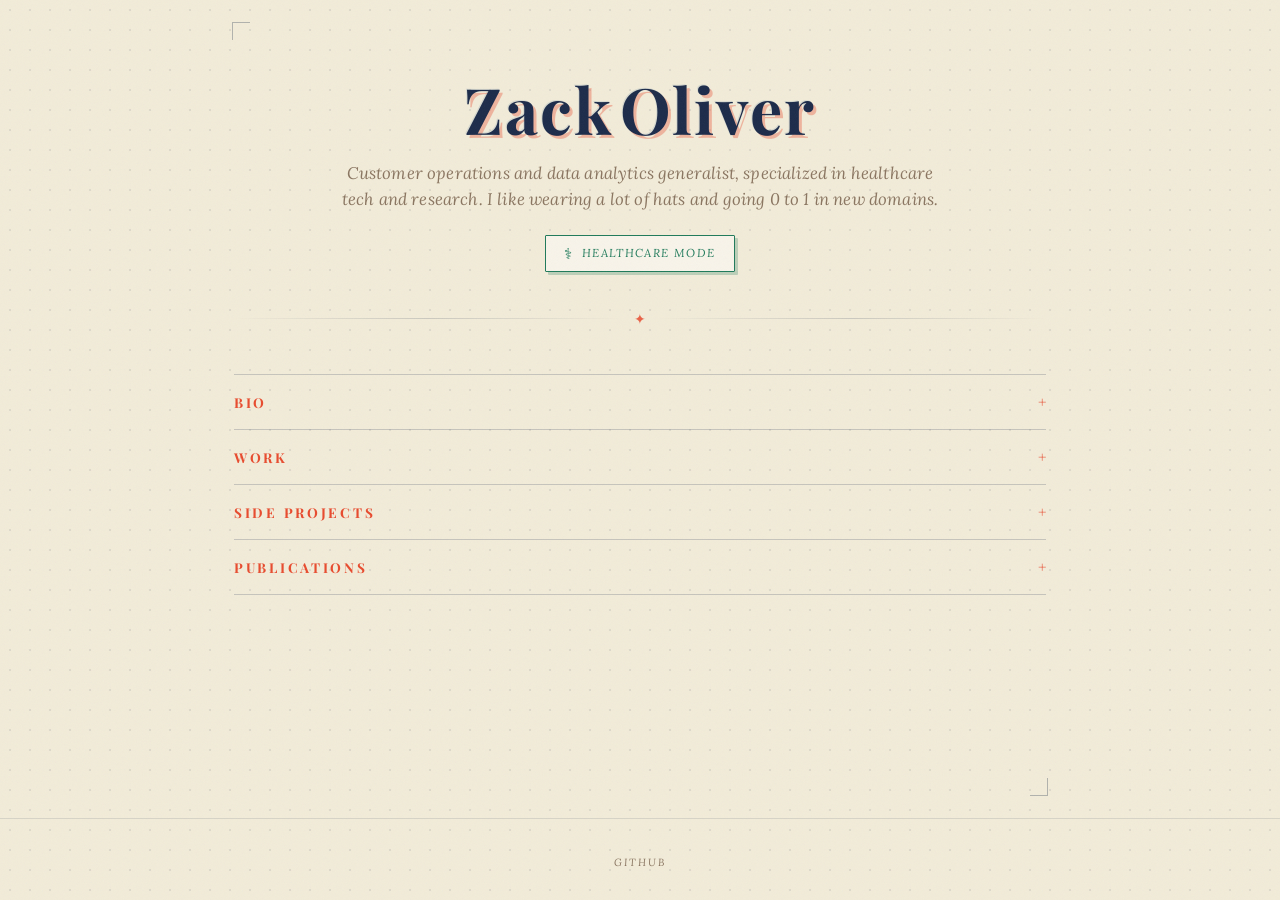
==== commit a1c891ce: "Update headline copy to a generalist framing Replace the "customer success and implementation leader" ====
--- a/index.html
+++ b/index.html
@@ -15,7 +15,7 @@
   <main>
     <header class="hero fade-in">
       <h1><span class="name-first">Zack</span> <span class="name-last">Oliver</span></h1>
-      <p class="tagline">Customer success and implementation leader at the intersection of healthcare, data, and AI.</p>
+      <p class="tagline">Customer operations and data analytics generalist, specialized in healthcare tech and research. I like wearing a lot of hats and going 0 to 1 in new domains.</p>
       <p class="mode-switch-wrap">
         <a class="mode-switch" href="healthcare.html"><span class="mode-switch-icon" aria-hidden="true">⚕</span> Healthcare Mode</a>
       </p>
@@ -103,6 +103,14 @@
                   </div>
                 </div>
 
+                <div class="spine" data-project="arcade">
+                  <div class="spine-binding"></div>
+                  <div class="spine-body">
+                    <span class="spine-title">Retro Arcade Games</span>
+                    <span class="spine-tag">Fun</span>
+                  </div>
+                </div>
+
               </div>
 
               <div class="book-panel">
--- a/style.css
+++ b/style.css
@@ -114,10 +114,14 @@
 
 .tagline {
   margin-top: 14px;
+  margin-left: auto;
+  margin-right: auto;
+  max-width: 640px;
   color: var(--muted);
   font-size: 1.05rem;
   font-style: italic;
   letter-spacing: 0.01em;
+  text-wrap: balance;
 }
 
 /* ── Hero Links ───────────────────────────────────── */
@@ -353,6 +357,7 @@
 .spine[data-project="kettlebell"] .spine-binding { background-color: #e84b2e; }
 .spine[data-project="nombook"]    .spine-binding { background-color: #1f7a5a; }
 .spine[data-project="spark"]      .spine-binding { background-color: #8a6a3a; }
+.spine[data-project="arcade"]     .spine-binding { background-color: #6b3f78; }
 
 .spine .spine-body { background-color: var(--bg-paper); }
 
@@ -361,6 +366,7 @@
 .spine[data-project="kettlebell"].active .spine-body::after { background: #e84b2e; }
 .spine[data-project="nombook"].active    .spine-body::after { background: #1f7a5a; }
 .spine[data-project="spark"].active      .spine-body::after { background: #8a6a3a; }
+.spine[data-project="arcade"].active     .spine-body::after { background: #6b3f78; }
 
 .spine-binding {
   width: 14px;
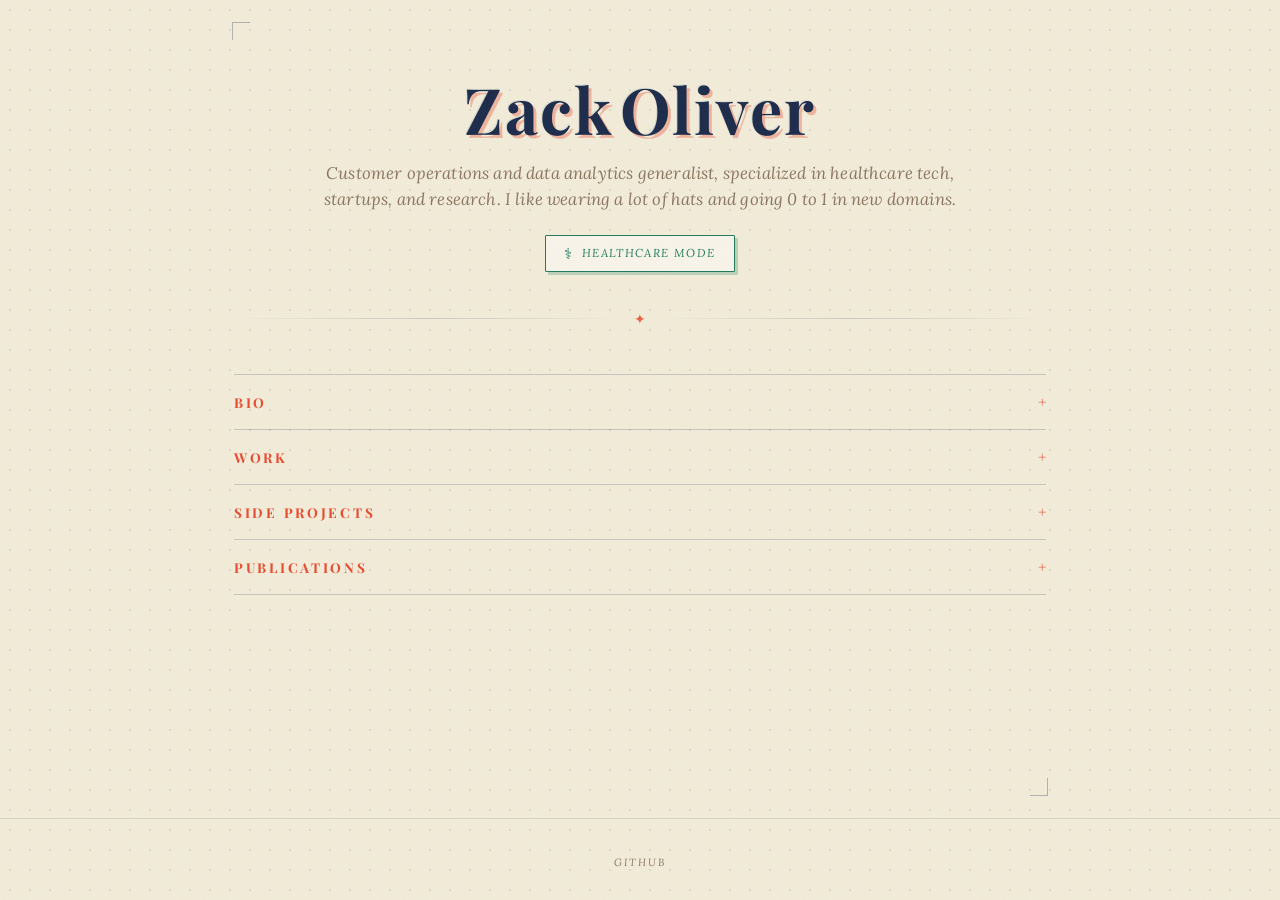
==== commit 5dca53f0: "Add startups to the headline specialization list The bio's origin story, two side projects, and seve" ====
--- a/index.html
+++ b/index.html
@@ -15,7 +15,7 @@
   <main>
     <header class="hero fade-in">
       <h1><span class="name-first">Zack</span> <span class="name-last">Oliver</span></h1>
-      <p class="tagline">Customer operations and data analytics generalist, specialized in healthcare tech and research. I like wearing a lot of hats and going 0 to 1 in new domains.</p>
+      <p class="tagline">Customer operations and data analytics generalist, specialized in healthcare tech, startups, and research. I like wearing a lot of hats and going 0 to 1 in new domains.</p>
       <p class="mode-switch-wrap">
         <a class="mode-switch" href="healthcare.html"><span class="mode-switch-icon" aria-hidden="true">⚕</span> Healthcare Mode</a>
       </p>
